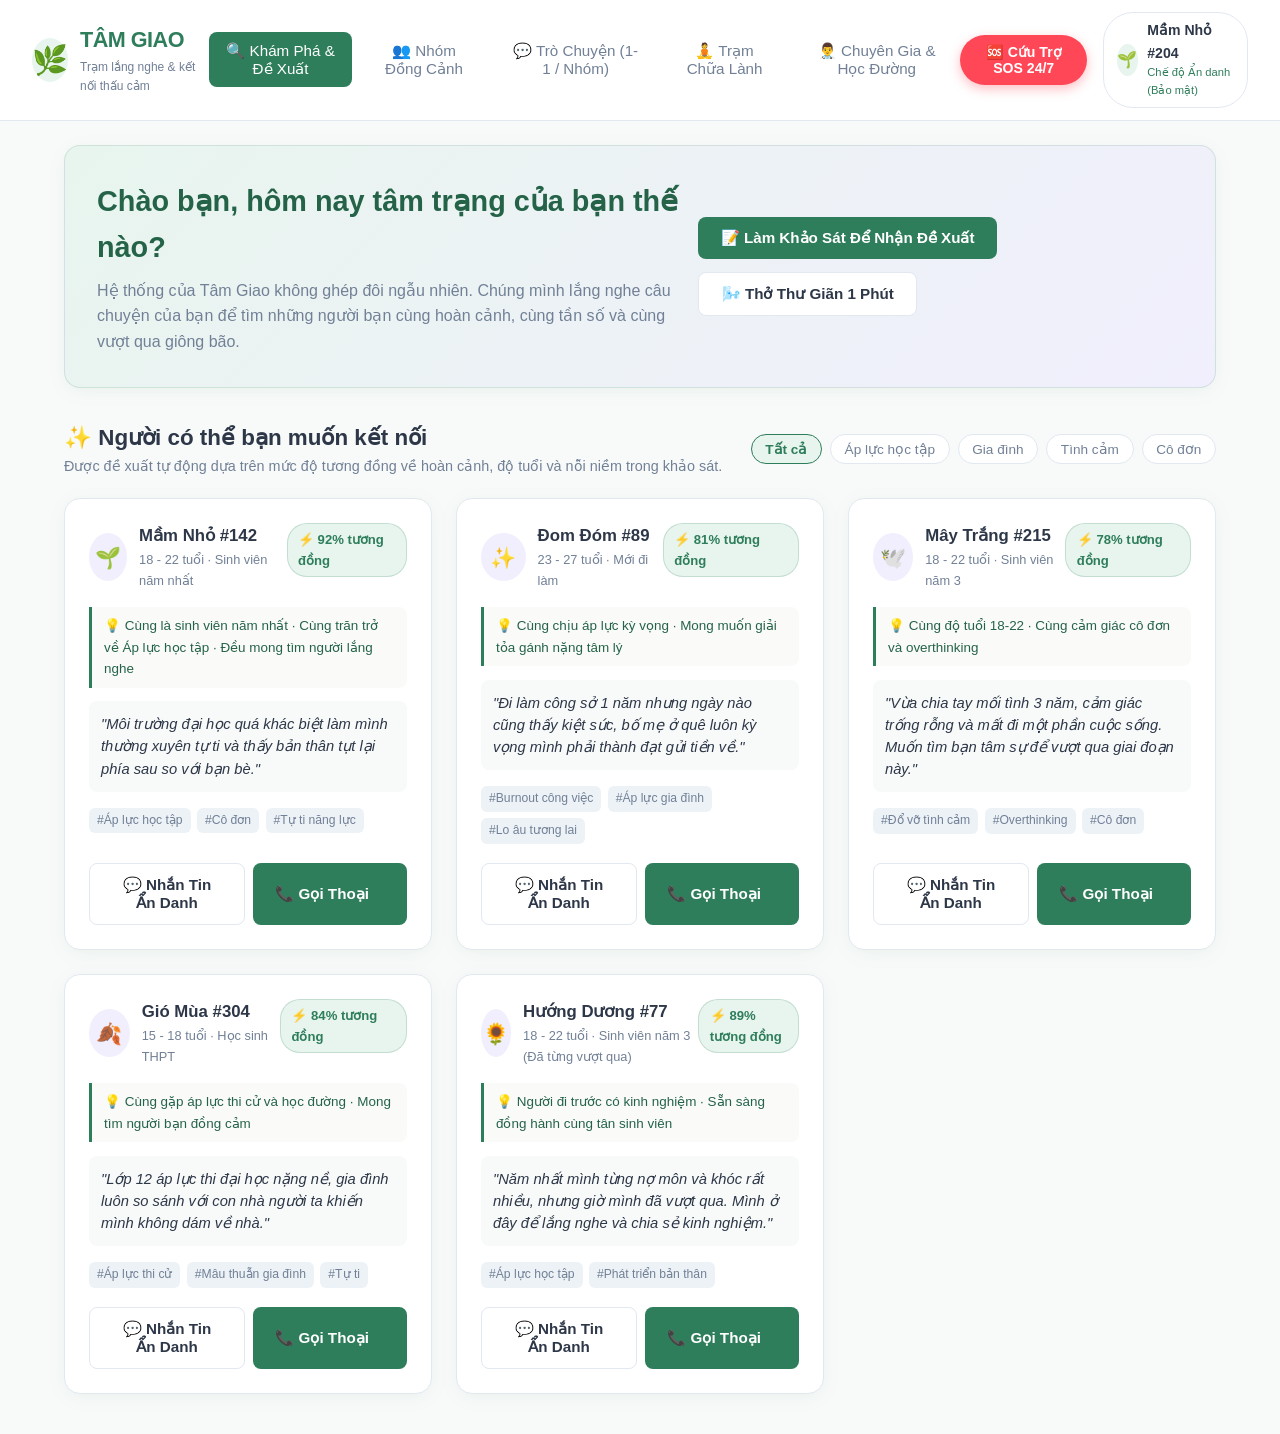
==== index.html @ 2e47818a "Add files via upload bản đầu tiên" ====
<!DOCTYPE html>
<html lang="vi">
<head>
  <meta charset="UTF-8">
  <meta name="viewport" content="width=device-width, initial-scale=1.0">
  <title>TÂM GIAO (SoulEcho) - Nền Tảng Kết Nối Thấu Cảm & Sức Khỏe Tinh Thần</title>
  <link rel="stylesheet" href="style.css">
  <!-- Lucide Icons or SVG icons support -->
  <link rel="preconnect" href="https://fonts.googleapis.com">
  <link rel="preconnect" href="https://fonts.gstatic.com" crossorigin>
  <link href="https://fonts.googleapis.com/css2?family=Plus+Jakarta+Sans:wght@400;500;600;700&display=swap" rel="stylesheet">
</head>
<body>

  <!-- ================= TOP NAVIGATION ================= -->
  <header class="navbar">
    <div class="brand" onclick="switchView('discover')">
      <div class="brand-icon">🌿</div>
      <div>
        <div class="brand-name">TÂM GIAO</div>
        <div class="brand-tagline">Trạm lắng nghe & kết nối thấu cảm</div>
      </div>
    </div>

    <ul class="nav-tabs">
      <li><button class="nav-tab-btn active" id="tab-discover" onclick="switchView('discover')">🔍 Khám Phá & Đề Xuất</button></li>
      <li><button class="nav-tab-btn" id="tab-groups" onclick="switchView('groups')">👥 Nhóm Đồng Cảnh</button></li>
      <li><button class="nav-tab-btn" id="tab-chat" onclick="switchView('chat')">💬 Trò Chuyện (1-1 / Nhóm)</button></li>
      <li><button class="nav-tab-btn" id="tab-wellness" onclick="switchView('wellness')">🧘 Trạm Chữa Lành</button></li>
      <li><button class="nav-tab-btn" id="tab-experts" onclick="switchView('experts')">👨‍⚕️ Chuyên Gia & Học Đường</button></li>
    </ul>

    <div class="nav-actions">
      <!-- Nút SOS Khẩn cấp -->
      <button class="sos-btn" onclick="openSOSModal()">
        🆘 Cứu Trợ SOS 24/7
      </button>

      <!-- Hồ sơ cá nhân / Chế độ Ẩn danh -->
      <div class="user-profile-badge" onclick="toggleAnonymousMode()" title="Bấm để bật/tắt chế độ Ẩn danh">
        <div class="user-avatar-mini" id="navUserAvatar">🌱</div>
        <div>
          <div class="user-name-text" id="navUserName">Mầm Nhỏ #204</div>
          <div style="font-size: 0.7rem; color: #2e7d5b;" id="navUserMode">Chế độ Ẩn danh (Bảo mật)</div>
        </div>
      </div>
    </div>
  </header>

  <!-- ================= MAIN CONTAINER ================= -->
  <main class="main-content">

    <!-- HERO BANNER & SURVIVAL CHECK-IN -->
    <section class="hero-card" id="heroBanner">
      <div class="hero-info">
        <h1 id="heroTitle">Chào bạn, hôm nay tâm trạng của bạn thế nào?</h1>
        <p id="heroSubtitle">Hệ thống của Tâm Giao không ghép đôi ngẫu nhiên. Chúng mình lắng nghe câu chuyện của bạn để tìm những người bạn cùng hoàn cảnh, cùng tần số và cùng vượt qua giông bão.</p>
      </div>
      <div class="hero-buttons">
        <button class="btn-primary" onclick="openSurveyModal()">
          📝 Làm Khảo Sát Để Nhận Đề Xuất
        </button>
        <button class="btn-secondary" onclick="startQuickBreathing()">
          🌬️ Thở Thư Giãn 1 Phút
        </button>
      </div>
    </section>

    <!-- ================= VIEW 1: KHÁM PHÁ & GỢI Ý 1-1 ================= -->
    <section id="view-discover">
      <div class="section-header">
        <div>
          <h2 class="section-title">✨ Người có thể bạn muốn kết nối</h2>
          <p style="color: var(--text-muted); font-size: 0.9rem;">Được đề xuất tự động dựa trên mức độ tương đồng về hoàn cảnh, độ tuổi và nỗi niềm trong khảo sát.</p>
        </div>
        <div class="filter-pills">
          <button class="pill-btn active" onclick="filterDiscover('all', this)">Tất cả</button>
          <button class="pill-btn" onclick="filterDiscover('Áp lực học tập', this)">Áp lực học tập</button>
          <button class="pill-btn" onclick="filterDiscover('Gia đình', this)">Gia đình</button>
          <button class="pill-btn" onclick="filterDiscover('Tình cảm', this)">Tình cảm</button>
          <button class="pill-btn" onclick="filterDiscover('Cô đơn', this)">Cô đơn</button>
        </div>
      </div>

      <div class="cards-grid" id="userRecommendationsGrid">
        <!-- Dynamic Cards Injected via JS -->
      </div>
    </section>

    <!-- ================= VIEW 2: NHÓM GỢI Ý (MICRO 2-5 NGƯỜI & CỘNG ĐỒNG) ================= -->
    <section id="view-groups" style="display: none;">
      <div class="section-header">
        <div>
          <h2 class="section-title">👥 Nhóm cộng đồng & Vòng tròn nhỏ 2–5 người</h2>
          <p style="color: var(--text-muted); font-size: 0.9rem;">Không gian nhóm ấm cúng, có quy tắc ứng xử và điều phối viên hỗ trợ bảo vệ an toàn tinh thần.</p>
        </div>
        <div class="filter-pills">
          <button class="pill-btn active" onclick="filterGroups('all', this)">Tất cả nhóm</button>
          <button class="pill-btn" onclick="filterGroups('micro', this)">Nhóm nhỏ 2–5 người</button>
          <button class="pill-btn" onclick="filterGroups('community', this)">Cộng đồng mở</button>
        </div>
      </div>

      <div class="cards-grid" id="groupRecommendationsGrid">
        <!-- Dynamic Group Cards Injected via JS -->
      </div>
    </section>

    <!-- ================= VIEW 3: PHÒNG CHAT & VOICE CALL AN TOÀN ================= -->
    <section id="view-chat" style="display: none;">
      <div class="chat-container">
        <!-- Sidebar Danh sách cuộc trò chuyện -->
        <aside class="chat-sidebar">
          <div class="sidebar-header">
            <span>Hộp Thoại An Toàn</span>
          </div>
          <ul class="chat-room-list" id="chatRoomList">
            <!-- Dynamic Room List -->
          </ul>
        </aside>

        <!-- Khung Chat Chính -->
        <div class="chat-main">
          <!-- Chat Header -->
          <div class="chat-header">
            <div style="display: flex; align-items: center; gap: 0.75rem;">
              <div class="user-avatar-mini" id="currentChatAvatar">🌱</div>
              <div>
                <strong id="currentChatName">Minh Anh (Mầm Nhỏ #142)</strong>
                <div style="font-size: 0.75rem; color: #2e7d5b;" id="currentChatSub">Tương đồng 92% · Đang trực tuyến</div>
              </div>
            </div>
            <div style="display: flex; gap: 0.5rem;">
              <button class="btn-secondary" style="padding: 0.4rem 0.8rem; font-size: 0.85rem;" onclick="openVoiceCallModal()">
                📞 Gọi Thoại Ẩn Danh
              </button>
              <button class="btn-secondary" style="padding: 0.4rem 0.8rem; font-size: 0.85rem; color: #d63031;" onclick="reportUser()">
                ⚠️ Báo Cáo
              </button>
            </div>
          </div>

          <!-- Banner Cam Kết Quy Tắc Ứng Xử -->
          <div class="conduct-banner">
            <span>🛡️ <strong>Quy tắc ứng xử:</strong> Lắng nghe chân thành, không phán xét, không quấy rối và không ép buộc thông tin cá nhân.</span>
            <a href="#" style="color: inherit; text-decoration: underline;" onclick="openConductModal(event)">Xem quy ước</a>
          </div>

          <!-- Tin nhắn cuộc trò chuyện -->
          <div class="chat-messages" id="chatMessagesContainer">
            <!-- Message Bubbles -->
          </div>

          <!-- Thanh Gợi Ý Mở Lời (Icebreakers) -->
          <div class="icebreaker-bar">
            <span style="font-size: 0.8rem; color: var(--text-muted);">Gợi ý mở lời:</span>
            <span class="icebreaker-chip" onclick="sendIcebreaker('Chào bạn, hôm nay của bạn có điều gì làm bạn cảm thấy mệt mỏi nhất không?')">"Hôm nay của bạn thế nào?"</span>
            <span class="icebreaker-chip" onclick="sendIcebreaker('Nếu có một điều ước ngay lúc này để lòng nhẹ hơn, bạn sẽ ước điều gì?')">"Điều ước lúc này..."</span>
            <span class="icebreaker-chip" onclick="sendIcebreaker('Mình cũng đang gặp áp lực tương tự, bạn có muốn cùng chia sẻ không?')">"Mình cũng đang gặp áp lực này..."</span>
          </div>

          <!-- Phản hồi Cử Chỉ Thấu Cảm & Nhập Tin Nhắn -->
          <div class="chat-input-bar">
            <button class="btn-secondary" style="padding: 0.55rem 0.75rem; font-size: 1.1rem;" onclick="sendReaction('🤗 Cái ôm ấm áp')" title="Gửi cái ôm thấu cảm">🤗</button>
            <button class="btn-secondary" style="padding: 0.55rem 0.75rem; font-size: 1.1rem;" onclick="sendReaction('❤️ Trái tim sẻ chia')" title="Thả tim ấm áp">❤️</button>
            <button class="btn-secondary" style="padding: 0.55rem 0.75rem; font-size: 1.1rem;" onclick="sendReaction('✨ Vỗ vai động viên')" title="Vỗ vai khích lệ">✨</button>
            <input type="text" id="chatInput" placeholder="Nhập tâm sự của bạn (luôn giữ tinh thần thấu cảm)..." onkeypress="handleChatEnter(event)">
            <button class="btn-primary" onclick="sendMessage()">Gửi</button>
          </div>
        </div>
      </div>
    </section>

    <!-- ================= VIEW 4: TRẠM CHỮA LÀNH & SƠ CỨU TINH THẦN ================= -->
    <section id="view-wellness" style="display: none;">
      <div class="section-header">
        <div>
          <h2 class="section-title">🧘 Trạm Tự Chăm Sóc & Sơ Cứu Cảm Xúc</h2>
          <p style="color: var(--text-muted); font-size: 0.9rem;">Các công cụ khoa học giúp điều hòa thần kinh giao cảm, hạ nhịp tim và ngắt cơn hoảng loạn tức thì.</p>
        </div>
      </div>

      <div class="wellness-grid">
        <!-- Bài tập thở 4-7-8 -->
        <div class="wellness-card">
          <h3>🌬️ Kỹ Thuật Thở 4-7-8</h3>
          <p style="font-size: 0.88rem; color: var(--text-muted); margin-bottom: 1rem;">Phương pháp kích hoạt hệ thần kinh phó giao cảm giúp hạ huyết áp và xoa dịu cơn căng thẳng trong 60 giây.</p>
          
          <div class="breathing-box">
            <div class="breathing-circle" id="breathingCircle">
              <span id="breathingCount">Bắt đầu</span>
            </div>
            <div class="breathing-status" id="breathingStatus">Nhấn nút bên dưới để bắt đầu nhịp thở</div>
          </div>

          <button class="btn-primary" id="btnToggleBreath" onclick="toggleBreathingExercise()" style="margin-top: auto;">
            Bắt Đầu Bài Tập Thở
          </button>
        </div>

        <!-- Kỹ thuật tiếp đất 5-4-3-2-1 -->
        <div class="wellness-card">
          <h3>👣 Tiếp Đất 5-4-3-2-1 (Grounding)</h3>
          <p style="font-size: 0.88rem; color: var(--text-muted); margin-bottom: 1rem;">Kéo tâm trí bạn trở về với thực tại khi đang bị chìm trong cơn lo âu hoặc overthinking.</p>
          
          <div id="groundingStepContent" style="background: #f8faf9; padding: 1rem; border-radius: 8px; margin-bottom: 1rem; min-height: 120px;">
            <div style="font-weight: 600; color: var(--primary); margin-bottom: 0.4rem;" id="groundingTitle">Bước 1: 5 Đồ vật bạn có thể NHÌN THẤY</div>
            <p style="font-size: 0.88rem;" id="groundingDesc">Hãy đưa mắt nhìn xung quanh và gọi tên trong đầu 5 đồ vật bạn thấy ngay lúc này (ví dụ: chiếc cốc, chiếc quạt, bức tranh...).</p>
          </div>

          <div style="display: flex; gap: 0.5rem; margin-top: auto;">
            <button class="btn-secondary" onclick="prevGroundingStep()">Quay lại</button>
            <button class="btn-primary" style="flex: 1;" onclick="nextGroundingStep()">Bước Tiếp Theo</button>
          </div>
        </div>

        <!-- Hộp thư xả cảm xúc tự hủy (Burn Note) -->
        <div class="wellness-card">
          <h3>🔥 Hộp Thư Xả Uất Ức (Burn Note)</h3>
          <p style="font-size: 0.88rem; color: var(--text-muted); margin-bottom: 0.6rem;">Viết ra tất cả những bực bội, buồn đau hay nỗi giận dữ đang đè nặng. Sau đó bấm nút để câu chữ tan biến thành mây khói.</p>
          
          <textarea class="burn-textarea" id="burnInput" placeholder="Viết mọi điều bạn muốn trút bỏ ở đây..."></textarea>
          
          <button class="btn-secondary" style="border-color: #ff7675; color: #d63031; margin-top: auto;" onclick="burnNote()">
            🔥 Hóa Giải & Làm Biến Mất Nỗi Buồn
          </button>
        </div>

        <!-- Sổ tay cảm xúc (Journaling) -->
        <div class="wellness-card" style="grid-column: 1 / -1;">
          <div style="display: flex; justify-content: space-between; align-items: center; margin-bottom: 1rem;">
            <h3>📖 Sổ Tay Cảm Xúc Cá Nhân (Mood Journal)</h3>
            <span style="font-size: 0.8rem; color: #2e7d5b; background: #e8f5ee; padding: 0.2rem 0.6rem; border-radius: 20px;">Lưu trữ bảo mật trên thiết bị</span>
          </div>

          <div style="display: grid; grid-template-columns: 1fr 1fr; gap: 1.5rem;">
            <div>
              <label style="font-weight: 600; font-size: 0.9rem; display: block; margin-bottom: 0.5rem;">Cảm xúc của bạn hôm nay:</label>
              <div style="display: flex; gap: 0.75rem; margin-bottom: 1rem;" id="moodSelector">
                <button class="btn-secondary" onclick="selectMood(1, this)">😭 Rất tệ</button>
                <button class="btn-secondary" onclick="selectMood(2, this)">😔 Lo âu</button>
                <button class="btn-secondary active" onclick="selectMood(3, this)">😐 Bình thường</button>
                <button class="btn-secondary" onclick="selectMood(4, this)">😊 Ổn định</button>
                <button class="btn-secondary" onclick="selectMood(5, this)">🥰 Rất tốt</button>
              </div>

              <input type="text" id="journalTitle" placeholder="Tiêu đề nhật ký (ví dụ: Một ngày thi thử căng thẳng...)" style="width: 100%; padding: 0.65rem; border: 1px solid var(--border-color); border-radius: 8px; margin-bottom: 0.75rem; font-size: 0.9rem;">
              <textarea id="journalContent" placeholder="Viết ra đôi dòng bạn muốn ghi lại cho chính mình..." style="width: 100%; height: 100px; padding: 0.65rem; border: 1px solid var(--border-color); border-radius: 8px; margin-bottom: 0.75rem; font-size: 0.9rem; resize: none;"></textarea>
              <button class="btn-primary" onclick="saveJournalEntry()">Lưu Vào Sổ Tay</button>
            </div>

            <div>
              <label style="font-weight: 600; font-size: 0.9rem; display: block; margin-bottom: 0.5rem;">Dòng thời gian cảm xúc của bạn:</label>
              <div id="journalEntriesList" style="max-height: 250px; overflow-y: auto; display: flex; flex-direction: column; gap: 0.6rem;">
                <!-- Saved entries -->
              </div>
            </div>
          </div>
        </div>
      </div>
    </section>

    <!-- ================= VIEW 5: CHUYÊN GIA & PHÒNG THAM VẤN HỌC ĐƯỜNG ================= -->
    <section id="view-experts" style="display: none;">
      <div class="section-header">
        <div>
          <h2 class="section-title">👨‍⚕️ Mạng Lưới Chuyên Gia & Tham Vấn Học Đường</h2>
          <p style="color: var(--text-muted); font-size: 0.9rem;">Khi bạn cần sự trợ giúp chuyên môn sâu rộng hơn từ các nhà tâm lý lâm sàng và cố vấn được cấp phép.</p>
        </div>
        <div>
          <button class="btn-secondary" onclick="openPartnerRegisterModal()">
            🏫 Dành Cho Trường Học / Đối Tác Đăng Ký
          </button>
        </div>
      </div>

      <div class="cards-grid" id="expertsGrid">
        <!-- Dynamic Experts Injected via JS -->
      </div>
    </section>

  </main>

  <!-- ================= MODAL: KHẢO SÁT CHUYÊN SÂU ĐA BƯỚC ================= -->
  <div class="modal-overlay" id="surveyModal">
    <div class="modal-card">
      <button class="modal-close-btn" onclick="closeSurveyModal()">✕</button>

      <div class="step-indicator">
        <div class="step-bar active" id="sbar-1"></div>
        <div class="step-bar" id="sbar-2"></div>
        <div class="step-bar" id="sbar-3"></div>
        <div class="step-bar" id="sbar-4"></div>
      </div>

      <!-- BƯỚC 1: ĐỘ TUỔI & GIAI ĐOẠN CUỘC SỐNG -->
      <div class="survey-step active" id="sstep-1">
        <h2 style="margin-bottom: 0.5rem; color: var(--primary);">Bước 1/4: Bạn đang ở giai đoạn nào?</h2>
        <p style="color: var(--text-muted); font-size: 0.9rem;">Thông tin này giúp thuật toán ghép nối bạn với những người cùng góc nhìn thế hệ.</p>

        <div style="margin: 1.25rem 0;">
          <label style="font-weight: 600; font-size: 0.9rem;">Độ tuổi của bạn:</label>
          <div class="option-group" id="optAge">
            <div class="option-btn" onclick="selectSingleOpt(this, 'age')">15 - 18 tuổi</div>
            <div class="option-btn selected" onclick="selectSingleOpt(this, 'age')">18 - 22 tuổi</div>
            <div class="option-btn" onclick="selectSingleOpt(this, 'age')">23 - 27 tuổi</div>
            <div class="option-btn" onclick="selectSingleOpt(this, 'age')">Trên 28 tuổi</div>
          </div>

          <label style="font-weight: 600; font-size: 0.9rem;">Hoàn cảnh hiện tại:</label>
          <div class="option-group" id="optStage">
            <div class="option-btn" onclick="selectSingleOpt(this, 'stage')">Học sinh THPT</div>
            <div class="option-btn selected" onclick="selectSingleOpt(this, 'stage')">Sinh viên năm nhất / xa nhà</div>
            <div class="option-btn" onclick="selectSingleOpt(this, 'stage')">Sinh viên năm cuối</div>
            <div class="option-btn" onclick="selectSingleOpt(this, 'stage')">Người mới đi làm (1-3 năm)</div>
            <div class="option-btn" onclick="selectSingleOpt(this, 'stage')">Đang chông chênh / Chuyển hướng</div>
          </div>
        </div>

        <button class="btn-primary" style="width: 100%;" onclick="nextSurveyStep(2)">Tiếp Tục ➜</button>
      </div>

      <!-- BƯỚC 2: NỖI NIỀM & VẤN ĐỀ ĐANG GẶP PHẢI -->
      <div class="survey-step" id="sstep-2">
        <h2 style="margin-bottom: 0.5rem; color: var(--primary);">Bước 2/4: Bạn đang trăn trở về điều gì?</h2>
        <p style="color: var(--text-muted); font-size: 0.9rem;">Bạn có thể chọn một hoặc nhiều vấn đề bên dưới:</p>

        <div class="option-group" id="optIssues" style="grid-template-columns: 1fr 1fr;">
          <div class="option-btn selected" onclick="toggleMultiOpt(this)">🎓 Áp lực học tập / Thi cử</div>
          <div class="option-btn" onclick="toggleMultiOpt(this)">🏡 Mâu thuẫn gia đình / Cha mẹ</div>
          <div class="option-btn" onclick="toggleMultiOpt(this)">💔 Đổ vỡ tình cảm / Chia tay</div>
          <div class="option-btn" onclick="toggleMultiOpt(this)">🪞 Tự ti ngoại hình / Năng lực</div>
          <div class="option-btn selected" onclick="toggleMultiOpt(this)">🌧️ Cô đơn / Khó hòa nhập</div>
          <div class="option-btn" onclick="toggleMultiOpt(this)">💼 Burnout công việc / Quá tải</div>
          <div class="option-btn" onclick="toggleMultiOpt(this)">🌀 Overthinking / Mất ngủ</div>
          <div class="option-btn" onclick="toggleMultiOpt(this)">🧭 Mất phương hướng tương lai</div>
        </div>

        <div style="display: flex; gap: 0.5rem;">
          <button class="btn-secondary" onclick="prevSurveyStep(1)">Quay lại</button>
          <button class="btn-primary" style="flex: 1;" onclick="nextSurveyStep(3)">Tiếp Tục ➜</button>
        </div>
      </div>

      <!-- BƯỚC 3: CÂU CHUYỆN & MỤC TIÊU KẾT NỐI -->
      <div class="survey-step" id="sstep-3">
        <h2 style="margin-bottom: 0.5rem; color: var(--primary);">Bước 3/4: Bạn tìm kiếm điều gì tại đây?</h2>
        <p style="color: var(--text-muted); font-size: 0.9rem;">Để hệ thống ghép bạn với người có cùng kỳ vọng trò chuyện.</p>

        <label style="font-weight: 600; font-size: 0.9rem; margin-top: 1rem; display: block;">Mục tiêu chính của bạn:</label>
        <div class="option-group" id="optGoals" style="grid-template-columns: 1fr 1fr;">
          <div class="option-btn selected" onclick="toggleMultiOpt(this)">👂 Tìm một người biết lắng nghe</div>
          <div class="option-btn" onclick="toggleMultiOpt(this)">📚 Tìm bạn cùng học / Cùng tiến</div>
          <div class="option-btn" onclick="toggleMultiOpt(this)">💡 Tìm người đi trước có kinh nghiệm</div>
          <div class="option-btn" onclick="toggleMultiOpt(this)">🌱 Chia sẻ kinh nghiệm vượt qua</div>
        </div>

        <label style="font-weight: 600; font-size: 0.9rem; display: block; margin-top: 0.5rem;">Đôi dòng tâm sự ngắn của bạn (tùy chọn):</label>
        <textarea id="surveyStoryInput" placeholder="Ví dụ: Mình là sinh viên năm nhất đang cảm thấy rất bỡ ngỡ và áp lực trước kỳ thi sắp tới..." style="width: 100%; height: 75px; padding: 0.6rem; border: 1px solid var(--border-color); border-radius: 8px; margin: 0.5rem 0 1rem; font-size: 0.9rem;"></textarea>

        <div style="display: flex; gap: 0.5rem;">
          <button class="btn-secondary" onclick="prevSurveyStep(2)">Quay lại</button>
          <button class="btn-primary" style="flex: 1;" onclick="nextSurveyStep(4)">Tiếp Tục ➜</button>
        </div>
      </div>

      <!-- BƯỚC 4: HÌNH THỨC GHÉP ĐÔI & BÍ DANH ẨN DANH -->
      <div class="survey-step" id="sstep-4">
        <h2 style="margin-bottom: 0.5rem; color: var(--primary);">Bước 4/4: Thiết lập chế độ an toàn</h2>
        <p style="color: var(--text-muted); font-size: 0.9rem;">Bảo mật danh tính là quyền lợi hàng đầu của bạn.</p>

        <label style="font-weight: 600; font-size: 0.9rem; margin-top: 1rem; display: block;">Hình thức kết nối bạn mong muốn:</label>
        <div class="option-group" id="optFormat">
          <div class="option-btn selected" onclick="selectSingleOpt(this, 'format')">Ghép đôi 1-1 riêng tư</div>
          <div class="option-btn" onclick="selectSingleOpt(this, 'format')">Nhóm nhỏ 2–5 người</div>
          <div class="option-btn" onclick="selectSingleOpt(this, 'format')">Cả hai hình thức</div>
        </div>

        <div style="background: #f8faf9; border: 1px solid var(--border-color); border-radius: 8px; padding: 1rem; margin-bottom: 1.5rem;">
          <div style="display: flex; align-items: center; justify-content: space-between; margin-bottom: 0.5rem;">
            <label style="font-weight: 600; font-size: 0.9rem;">Bí danh ẩn danh của bạn:</label>
            <button class="btn-secondary" style="padding: 0.2rem 0.5rem; font-size: 0.78rem;" onclick="generateNewAlias()">Đổi bí danh khác 🎲</button>
          </div>
          <input type="text" id="aliasInput" value="Mầm Nhỏ #204" style="width: 100%; padding: 0.55rem; border: 1px solid var(--border-color); border-radius: 6px; font-weight: 600; color: var(--primary);">
          <small style="color: var(--text-muted); display: block; margin-top: 0.3rem;">Người khác sẽ chỉ nhìn thấy bí danh này, thông tin thật của bạn luôn được giữ kín.</small>
        </div>

        <div style="display: flex; gap: 0.5rem;">
          <button class="btn-secondary" onclick="prevSurveyStep(3)">Quay lại</button>
          <button class="btn-primary" style="flex: 1;" onclick="completeSurvey()">Hoàn Thành & Khởi Chạy Thuật Toán 🚀</button>
        </div>
      </div>
    </div>
  </div>

  <!-- ================= MODAL: CỨU TRỢ KHẨN CẤP SOS 24/7 ================= -->
  <div class="modal-overlay" id="sosModal">
    <div class="modal-card" style="border-top: 5px solid #ff4757;">
      <button class="modal-close-btn" onclick="closeSOSModal()">✕</button>
      
      <div style="text-align: center; margin-bottom: 1.5rem;">
        <div style="font-size: 2.5rem; margin-bottom: 0.25rem;">🆘</div>
        <h2 style="color: #d63031;">Kênh Cứu Trợ Tinh Thần Khẩn Cấp 24/7</h2>
        <p style="color: var(--text-muted); font-size: 0.92rem;">Nếu bạn hoặc ai đó đang trải qua cơn hoảng loạn, khủng hoảng tột độ hoặc có ý định tự hại, hãy liên hệ ngay những đường dây trợ giúp miễn phí bên dưới. Bạn không hề đơn độc.</p>
      </div>

      <div class="hotline-item">
        <div>
          <div style="font-weight: 700;">Đường Dây Nóng Ngày Mai</div>
          <div style="font-size: 0.82rem; color: var(--text-muted);">Hỗ trợ người trầm cảm & khủng hoảng tinh thần (TS. Đặng Hoàng Giang)</div>
          <div class="hotline-number">096 306 1414</div>
        </div>
        <a href="tel:0963061414" class="btn-call-direct">📞 Gọi Ngay</a>
      </div>

      <div class="hotline-item">
        <div>
          <div style="font-weight: 700;">Tổng Đài Quốc Gia Bảo Vệ Trẻ Em & Thanh Thiếu Niên</div>
          <div style="font-size: 0.82rem; color: var(--text-muted);">Tư vấn tâm lý, bảo vệ khẩn cấp 24/7 (Hoàn toàn miễn phí)</div>
          <div class="hotline-number">111</div>
        </div>
        <a href="tel:111" class="btn-call-direct">📞 Gọi 111</a>
      </div>

      <div class="hotline-item">
        <div>
          <div style="font-weight: 700;">Viện Sức Khỏe Tâm Thần - BV Bạch Mai</div>
          <div style="font-size: 0.82rem; color: var(--text-muted);">Can thiệp y tế chuyên sâu, mất ngủ nặng & cấp cứu tâm thần</div>
          <div class="hotline-number">024 3869 3731</div>
        </div>
        <a href="tel:02438693731" class="btn-call-direct">📞 Gọi Ngay</a>
      </div>

      <div style="background: #fff5f5; border: 1px solid #feb2b2; border-radius: 8px; padding: 1rem; margin-top: 1rem;">
        <strong style="color: #c53030; display: block; margin-bottom: 0.3rem;">3 Bước Sơ Cứu Tinh Thần Ngay Lúc Này:</strong>
        <ol style="font-size: 0.85rem; color: #742a2a; padding-left: 1.2rem; line-height: 1.5;">
          <li>Uống ngay một ngụm nước mát và hít sâu 3 nhịp thật chậm.</li>
          <li>Tìm một không gian an toàn, ngồi xuống và đặt hai chân vững chãi lên mặt sàn.</li>
          <li>Gọi cho một người thân bạn tin tưởng hoặc một số hotline bên trên. Hãy nhớ rằng cơn bão cảm xúc này rồi sẽ qua đi.</li>
        </ol>
      </div>
    </div>
  </div>

  <!-- ================= MODAL: CUỘC GỌI THOẠI ẨN DANH (VOICE CALL) ================= -->
  <div class="modal-overlay" id="voiceCallModal">
    <div class="modal-card" style="max-width: 420px; text-align: center;">
      <button class="modal-close-btn" onclick="closeVoiceCallModal()">✕</button>

      <div class="voice-call-overlay">
        <div class="user-avatar-large" style="margin: 0 auto 1rem; width: 72px; height: 72px; font-size: 2rem;">🌱</div>
        <h3 id="voicePartnerName">Minh Anh (Mầm Nhỏ #142)</h3>
        <p style="font-size: 0.85rem; color: #2e7d5b; margin-top: 0.2rem;">Cuộc gọi thoại ẩn danh mã hóa · 0% lộ số điện thoại</p>
        
        <div class="voice-wave">
          <div class="wave-bar"></div>
          <div class="wave-bar"></div>
          <div class="wave-bar"></div>
          <div class="wave-bar"></div>
          <div class="wave-bar"></div>
        </div>

        <div style="font-size: 1.2rem; font-weight: 600; margin-bottom: 1.5rem;" id="voiceCallTimer">00:42</div>

        <div style="display: flex; justify-content: center; gap: 1.5rem;">
          <button class="btn-secondary" style="border-radius: 50%; width: 50px; height: 50px; padding: 0;" onclick="toggleMuteCall(this)" title="Bật/Tắt Micro">🎙️</button>
          <button class="btn-primary" style="background: #ff4757; border-radius: 50%; width: 50px; height: 50px; padding: 0;" onclick="endVoiceCall()" title="Kết thúc cuộc gọi">📞</button>
        </div>
      </div>
    </div>
  </div>

  <!-- ================= MODAL: ĐẶT LỊCH THAM VẤN CHUYÊN GIA ================= -->
  <div class="modal-overlay" id="bookExpertModal">
    <div class="modal-card">
      <button class="modal-close-btn" onclick="closeBookExpertModal()">✕</button>
      <h2 style="color: var(--primary); margin-bottom: 0.5rem;">Đặt Lịch Tham Vấn Chuyên Sâu</h2>
      <p style="color: var(--text-muted); font-size: 0.9rem; margin-bottom: 1.25rem;" id="bookingExpertDesc">Cùng chuyên gia đồng hành tháo gỡ rào cản tâm lý.</p>

      <div style="margin-bottom: 1rem;">
        <label style="font-weight: 600; font-size: 0.9rem; display: block; margin-bottom: 0.4rem;">Khung giờ mong muốn:</label>
        <select id="bookingTimeSelect" style="width: 100%; padding: 0.65rem; border: 1px solid var(--border-color); border-radius: 8px; font-size: 0.9rem;">
          <option>Thứ 4 tuần này: 19:00 - 20:00</option>
          <option>Thứ 6 tuần này: 20:00 - 21:00</option>
          <option>Thứ 7 tuần này: 09:30 - 10:30</option>
          <option>Chủ Nhật: 14:00 - 15:00</option>
        </select>
      </div>

      <div style="margin-bottom: 1.25rem;">
        <label style="font-weight: 600; font-size: 0.9rem; display: block; margin-bottom: 0.4rem;">Vấn đề bạn muốn chuyên gia chuẩn bị trước:</label>
        <textarea id="bookingNote" placeholder="Mô tả ngắn tình trạng hoặc băn khoăn của bạn..." style="width: 100%; height: 90px; padding: 0.65rem; border: 1px solid var(--border-color); border-radius: 8px; font-size: 0.9rem;"></textarea>
      </div>

      <button class="btn-primary" style="width: 100%;" onclick="confirmExpertBooking()">Xác Nhận Đặt Lịch Hẹn</button>
    </div>
  </div>

  <!-- ================= MODAL: QUY TẮC ỨNG XỬ (CODE OF CONDUCT) ================= -->
  <div class="modal-overlay" id="conductModal">
    <div class="modal-card">
      <button class="modal-close-btn" onclick="closeConductModal()">✕</button>
      <h2 style="color: var(--primary); margin-bottom: 0.5rem;">🛡️ Bộ Quy Tắc Ứng Xử An Toàn (Tâm Giao Code)</h2>
      <p style="color: var(--text-muted); font-size: 0.9rem; margin-bottom: 1.25rem;">Để bảo vệ mọi thành viên khỏi tổn thương và quấy rối, mọi tương tác trên nền tảng phải tuân thủ 4 nguyên tắc vàng:</p>

      <ul style="font-size: 0.9rem; line-height: 1.7; padding-left: 1.2rem; margin-bottom: 1.5rem; color: var(--text-main);">
        <li><strong>1. Tôn trọng ranh giới:</strong> Không hỏi dò danh tính thật, trường học, chỗ ở, tài khoản mạng xã hội hay số điện thoại nếu người đối diện chưa tự nguyện chia sẻ.</li>
        <li><strong>2. Lắng nghe không phán xét:</strong> Mỗi người đều có nỗi đau riêng. Tuyệt đối không hạ thấp trải nghiệm của người khác bằng các câu như <em>"chuyện cỏn con thế cũng buồn"</em>, <em>"ngoài kia còn nhiều người khổ hơn"</em>.</li>
        <li><strong>3. Không công kích & toxic:</strong> Hành vi quấy rối, ngôn từ thù ghét, quấy rối tình dục hoặc bắt nạt sẽ dẫn đến việc tài khoản bị khóa vĩnh viễn ngay lập tức.</li>
        <li><strong>4. Báo cáo khi có nguy cơ:</strong> Nếu phát hiện bạn cùng phòng có dấu hiệu muốn tự hại, hãy bấm nút "Báo cáo" để điều phối viên và hotline can thiệp cứu trợ kịp thời.</li>
      </ul>

      <button class="btn-primary" style="width: 100%;" onclick="closeConductModal()">Tôi Cam Kết Tuân Thủ</button>
    </div>
  </div>

  <!-- ================= MODAL: ĐĂNG KÝ ĐỐI TÁC HỌC ĐƯỜNG ================= -->
  <div class="modal-overlay" id="partnerModal">
    <div class="modal-card">
      <button class="modal-close-btn" onclick="closePartnerModal()">✕</button>
      <h2 style="color: var(--primary); margin-bottom: 0.5rem;">Hợp Tác Phòng Tham Vấn Học Đường</h2>
      <p style="color: var(--text-muted); font-size: 0.9rem; margin-bottom: 1rem;">Dành cho các Trường THPT, Đại học, Khoa Tâm lý và các Tổ chức phi lợi nhuận vì sức khỏe tinh thần muốn tích hợp mạng lưới hỗ trợ học sinh sinh viên.</p>

      <input type="text" id="partnerOrgName" placeholder="Tên đơn vị / Trường học..." style="width: 100%; padding: 0.65rem; border: 1px solid var(--border-color); border-radius: 8px; margin-bottom: 0.75rem; font-size: 0.9rem;">
      <input type="text" id="partnerContactPerson" placeholder="Người đại diện liên hệ & Chức vụ..." style="width: 100%; padding: 0.65rem; border: 1px solid var(--border-color); border-radius: 8px; margin-bottom: 0.75rem; font-size: 0.9rem;">
      <input type="email" id="partnerEmail" placeholder="Email công tác..." style="width: 100%; padding: 0.65rem; border: 1px solid var(--border-color); border-radius: 8px; margin-bottom: 0.75rem; font-size: 0.9rem;">
      <textarea id="partnerProposal" placeholder="Nội dung đề xuất hợp tác (VD: Hỗ trợ tham vấn miễn phí cho sinh viên trường, tổ chức workshop...)" style="width: 100%; height: 90px; padding: 0.65rem; border: 1px solid var(--border-color); border-radius: 8px; margin-bottom: 1rem; font-size: 0.9rem;"></textarea>

      <button class="btn-primary" style="width: 100%;" onclick="submitPartnerRequest()">Gửi Hồ Sơ Đăng Ký Đối Tác</button>
    </div>
  </div>

  <!-- JAVASCRIPT LOGIC -->
  <script src="script.js"></script>
</body>
</html>
---- style.css ----
/* ================================================================
   TÂM GIAO (SoulEcho) - Healing & Empathy Design System
   ================================================================ */

:root {
  --primary: #2e7d5b;
  --primary-light: #e8f5ee;
  --primary-hover: #246348;
  --secondary: #6c5ce7;
  --secondary-light: #f1effd;
  --accent-warm: #e17055;
  --accent-sos: #d63031;
  --bg-main: #f8faf9;
  --bg-card: #ffffff;
  --text-main: #2d3748;
  --text-muted: #718096;
  --text-light: #a0aec0;
  --border-color: #e2e8f0;
  --shadow-soft: 0 4px 20px -2px rgba(46, 125, 91, 0.08);
  --shadow-hover: 0 10px 25px -3px rgba(46, 125, 91, 0.15);
  --radius-lg: 16px;
  --radius-md: 12px;
  --radius-sm: 8px;
  --font-main: 'Segoe UI', -apple-system, BlinkMacSystemFont, Roboto, sans-serif;
}

* {
  box-sizing: border-box;
  margin: 0;
  padding: 0;
  font-family: var(--font-main);
}

body {
  background-color: var(--bg-main);
  color: var(--text-main);
  line-height: 1.6;
  min-height: 100vh;
}

/* ================= Top Navigation Bar ================= */
.navbar {
  position: sticky;
  top: 0;
  z-index: 100;
  background: rgba(255, 255, 255, 0.92);
  backdrop-filter: blur(10px);
  border-bottom: 1px solid var(--border-color);
  padding: 0.75rem 2rem;
  display: flex;
  align-items: center;
  justify-content: space-between;
}

.brand {
  display: flex;
  align-items: center;
  gap: 0.75rem;
  cursor: pointer;
}

.brand-icon {
  font-size: 1.8rem;
  background: var(--primary-light);
  width: 44px;
  height: 44px;
  display: flex;
  align-items: center;
  justify-content: center;
  border-radius: 50%;
}

.brand-name {
  font-size: 1.35rem;
  font-weight: 700;
  color: var(--primary);
  letter-spacing: -0.5px;
}

.brand-tagline {
  font-size: 0.75rem;
  color: var(--text-muted);
}

.nav-tabs {
  display: flex;
  gap: 0.5rem;
  list-style: none;
}

.nav-tab-btn {
  background: transparent;
  border: none;
  padding: 0.6rem 1rem;
  border-radius: var(--radius-sm);
  font-size: 0.95rem;
  font-weight: 500;
  color: var(--text-muted);
  cursor: pointer;
  display: flex;
  align-items: center;
  gap: 0.4rem;
  transition: all 0.2s ease;
}

.nav-tab-btn:hover {
  background: var(--primary-light);
  color: var(--primary);
}

.nav-tab-btn.active {
  background: var(--primary);
  color: #fff;
}

.nav-actions {
  display: flex;
  align-items: center;
  gap: 1rem;
}

.user-profile-badge {
  display: flex;
  align-items: center;
  gap: 0.6rem;
  background: #fff;
  padding: 0.4rem 0.8rem;
  border-radius: 30px;
  border: 1px solid var(--border-color);
  cursor: pointer;
  transition: border 0.2s ease;
}

.user-profile-badge:hover {
  border-color: var(--primary);
}

.user-avatar-mini {
  width: 32px;
  height: 32px;
  border-radius: 50%;
  background: var(--primary-light);
  display: flex;
  align-items: center;
  justify-content: center;
}

.user-name-text {
  font-size: 0.88rem;
  font-weight: 600;
}

.sos-btn {
  background: #ff4757;
  color: #fff;
  border: none;
  padding: 0.55rem 1.1rem;
  border-radius: 30px;
  font-size: 0.88rem;
  font-weight: 700;
  cursor: pointer;
  display: flex;
  align-items: center;
  gap: 0.4rem;
  box-shadow: 0 4px 12px rgba(255, 71, 87, 0.35);
  animation: pulse-sos 2s infinite;
  transition: transform 0.2s ease;
}

.sos-btn:hover {
  transform: scale(1.05);
}

@keyframes pulse-sos {
  0% { box-shadow: 0 0 0 0 rgba(255, 71, 87, 0.4); }
  70% { box-shadow: 0 0 0 10px rgba(255, 71, 87, 0); }
  100% { box-shadow: 0 0 0 0 rgba(255, 71, 87, 0); }
}

/* ================= Main Container ================= */
.main-content {
  max-width: 1200px;
  margin: 1.5rem auto;
  padding: 0 1.5rem;
}

/* ================= Hero & Check-in Card ================= */
.hero-card {
  background: linear-gradient(135deg, #e8f5ee 0%, #f1effd 100%);
  border: 1px solid rgba(46, 125, 91, 0.15);
  border-radius: var(--radius-lg);
  padding: 2rem;
  display: flex;
  align-items: center;
  justify-content: space-between;
  margin-bottom: 2rem;
  box-shadow: var(--shadow-soft);
}

.hero-info h1 {
  font-size: 1.8rem;
  color: var(--primary-hover);
  margin-bottom: 0.5rem;
}

.hero-info p {
  color: var(--text-muted);
  max-width: 600px;
  font-size: 1rem;
}

.hero-buttons {
  display: flex;
  gap: 0.8rem;
  flex-wrap: wrap;
}

.btn-primary {
  background: var(--primary);
  color: #fff;
  border: none;
  padding: 0.75rem 1.4rem;
  border-radius: var(--radius-sm);
  font-size: 0.95rem;
  font-weight: 600;
  cursor: pointer;
  display: inline-flex;
  align-items: center;
  gap: 0.5rem;
  transition: background 0.2s ease, transform 0.1s ease;
}

.btn-primary:hover {
  background: var(--primary-hover);
  transform: translateY(-1px);
}

.btn-secondary {
  background: #fff;
  color: var(--text-main);
  border: 1px solid var(--border-color);
  padding: 0.75rem 1.4rem;
  border-radius: var(--radius-sm);
  font-size: 0.95rem;
  font-weight: 600;
  cursor: pointer;
  display: inline-flex;
  align-items: center;
  gap: 0.5rem;
  transition: all 0.2s ease;
}

.btn-secondary:hover {
  border-color: var(--primary);
  color: var(--primary);
}

/* ================= Sub-navigation & Filters ================= */
.section-header {
  display: flex;
  align-items: center;
  justify-content: space-between;
  margin-bottom: 1.25rem;
}

.section-title {
  font-size: 1.4rem;
  font-weight: 700;
  display: flex;
  align-items: center;
  gap: 0.6rem;
}

.filter-pills {
  display: flex;
  gap: 0.5rem;
  flex-wrap: wrap;
}

.pill-btn {
  background: #fff;
  border: 1px solid var(--border-color);
  padding: 0.35rem 0.85rem;
  border-radius: 20px;
  font-size: 0.85rem;
  cursor: pointer;
  transition: all 0.2s ease;
  color: var(--text-muted);
}

.pill-btn:hover, .pill-btn.active {
  background: var(--primary-light);
  border-color: var(--primary);
  color: var(--primary);
  font-weight: 600;
}

/* ================= Cards Grid (Users & Groups) ================= */
.cards-grid {
  display: grid;
  grid-template-columns: repeat(auto-fill, minmax(350px, 1fr));
  gap: 1.5rem;
  margin-bottom: 2.5rem;
}

.user-card, .group-card {
  background: var(--bg-card);
  border: 1px solid var(--border-color);
  border-radius: var(--radius-lg);
  padding: 1.5rem;
  box-shadow: var(--shadow-soft);
  transition: transform 0.2s ease, box-shadow 0.2s ease;
  display: flex;
  flex-direction: column;
  justify-content: space-between;
}

.user-card:hover, .group-card:hover {
  transform: translateY(-3px);
  box-shadow: var(--shadow-hover);
  border-color: rgba(46, 125, 91, 0.3);
}

.card-top {
  display: flex;
  align-items: flex-start;
  justify-content: space-between;
  margin-bottom: 1rem;
}

.user-header-info {
  display: flex;
  align-items: center;
  gap: 0.75rem;
}

.user-avatar-large {
  width: 48px;
  height: 48px;
  border-radius: 50%;
  background: var(--secondary-light);
  display: flex;
  align-items: center;
  justify-content: center;
  font-size: 1.3rem;
}

.similarity-badge {
  background: #e8f5ee;
  color: #2e7d5b;
  font-weight: 700;
  font-size: 0.82rem;
  padding: 0.3rem 0.65rem;
  border-radius: 20px;
  display: inline-flex;
  align-items: center;
  gap: 0.3rem;
  border: 1px solid rgba(46, 125, 91, 0.2);
}

.card-reason {
  background: #fafaf9;
  border-left: 3px solid var(--primary);
  padding: 0.5rem 0.75rem;
  border-radius: 0 var(--radius-sm) var(--radius-sm) 0;
  font-size: 0.84rem;
  color: var(--primary-hover);
  margin-bottom: 0.85rem;
  font-weight: 500;
}

.card-story {
  font-size: 0.92rem;
  color: var(--text-main);
  background: #f8faf9;
  padding: 0.75rem;
  border-radius: var(--radius-sm);
  margin-bottom: 1rem;
  font-style: italic;
  line-height: 1.5;
}

.card-tags {
  display: flex;
  gap: 0.4rem;
  flex-wrap: wrap;
  margin-bottom: 1.2rem;
}

.tag-badge {
  background: #edf2f7;
  color: var(--text-muted);
  font-size: 0.76rem;
  padding: 0.2rem 0.5rem;
  border-radius: 6px;
}

.card-actions {
  display: flex;
  gap: 0.5rem;
}

.card-actions button {
  flex: 1;
}

/* ================= Chat & Call View ================= */
.chat-container {
  display: grid;
  grid-template-columns: 300px 1fr;
  height: 620px;
  background: #fff;
  border: 1px solid var(--border-color);
  border-radius: var(--radius-lg);
  overflow: hidden;
  box-shadow: var(--shadow-soft);
}

.chat-sidebar {
  border-right: 1px solid var(--border-color);
  background: #fbfcfb;
  display: flex;
  flex-direction: column;
}

.sidebar-header {
  padding: 1rem;
  border-bottom: 1px solid var(--border-color);
  font-weight: 700;
}

.chat-room-list {
  list-style: none;
  overflow-y: auto;
  flex: 1;
}

.chat-room-item {
  padding: 0.85rem 1rem;
  display: flex;
  align-items: center;
  gap: 0.75rem;
  cursor: pointer;
  border-bottom: 1px solid #edf2f7;
  transition: background 0.15s ease;
}

.chat-room-item:hover, .chat-room-item.active {
  background: var(--primary-light);
}

.chat-main {
  display: flex;
  flex-direction: column;
  background: #fff;
}

.chat-header {
  padding: 0.85rem 1.25rem;
  border-bottom: 1px solid var(--border-color);
  display: flex;
  align-items: center;
  justify-content: space-between;
}

.conduct-banner {
  background: #fef9e7;
  color: #b7791f;
  padding: 0.45rem 1.25rem;
  font-size: 0.8rem;
  display: flex;
  align-items: center;
  justify-content: space-between;
  border-bottom: 1px solid #fef3c7;
}

.chat-messages {
  flex: 1;
  padding: 1.25rem;
  overflow-y: auto;
  display: flex;
  flex-direction: column;
  gap: 0.85rem;
  background: #fcfdfd;
}

.msg-bubble {
  max-width: 70%;
  padding: 0.75rem 1rem;
  border-radius: var(--radius-md);
  font-size: 0.93rem;
  position: relative;
  line-height: 1.45;
}

.msg-bubble.me {
  align-self: flex-end;
  background: var(--primary);
  color: #fff;
  border-bottom-right-radius: 2px;
}

.msg-bubble.partner {
  align-self: flex-start;
  background: #edf2f7;
  color: var(--text-main);
  border-bottom-left-radius: 2px;
}

.msg-bubble.crisis-alert {
  align-self: center;
  background: #fff5f5;
  border: 1px solid #feb2b2;
  color: #c53030;
  max-width: 90%;
  text-align: center;
  font-size: 0.88rem;
}

.msg-sender-name {
  font-size: 0.75rem;
  color: var(--text-muted);
  margin-bottom: 0.2rem;
}

.icebreaker-bar {
  padding: 0.5rem 1rem;
  background: #f8faf9;
  border-top: 1px solid var(--border-color);
  display: flex;
  align-items: center;
  gap: 0.5rem;
  overflow-x: auto;
  white-space: nowrap;
}

.icebreaker-chip {
  background: #fff;
  border: 1px solid var(--border-color);
  padding: 0.3rem 0.7rem;
  border-radius: 15px;
  font-size: 0.8rem;
  cursor: pointer;
  transition: all 0.2s ease;
  color: var(--primary);
}

.icebreaker-chip:hover {
  background: var(--primary-light);
  border-color: var(--primary);
}

.chat-input-bar {
  padding: 0.85rem 1rem;
  border-top: 1px solid var(--border-color);
  display: flex;
  align-items: center;
  gap: 0.6rem;
}

.chat-input-bar input {
  flex: 1;
  padding: 0.65rem 1rem;
  border: 1px solid var(--border-color);
  border-radius: var(--radius-sm);
  font-size: 0.92rem;
  outline: none;
}

.chat-input-bar input:focus {
  border-color: var(--primary);
}

/* ================= Mental Wellness / Self-Care Tools ================= */
.wellness-section {
  margin-bottom: 2.5rem;
}

.wellness-grid {
  display: grid;
  grid-template-columns: repeat(auto-fit, minmax(320px, 1fr));
  gap: 1.5rem;
}

.wellness-card {
  background: #fff;
  border: 1px solid var(--border-color);
  border-radius: var(--radius-lg);
  padding: 1.5rem;
  box-shadow: var(--shadow-soft);
  display: flex;
  flex-direction: column;
}

.wellness-card h3 {
  display: flex;
  align-items: center;
  gap: 0.5rem;
  margin-bottom: 0.5rem;
  color: var(--primary);
}

/* Breathing 4-7-8 Circle Animation */
.breathing-box {
  display: flex;
  flex-direction: column;
  align-items: center;
  justify-content: center;
  padding: 1.5rem 0;
}

.breathing-circle {
  width: 140px;
  height: 140px;
  border-radius: 50%;
  background: radial-gradient(circle, #e8f5ee 0%, #b8e2ce 100%);
  border: 3px solid var(--primary);
  display: flex;
  flex-direction: column;
  align-items: center;
  justify-content: center;
  color: var(--primary-hover);
  font-weight: 700;
  transition: all 1s ease-in-out;
  box-shadow: 0 0 20px rgba(46, 125, 91, 0.2);
}

.breathing-circle.inhale {
  transform: scale(1.35);
  background: radial-gradient(circle, #d4eedf 0%, #87d3ad 100%);
}

.breathing-circle.hold {
  transform: scale(1.35);
  box-shadow: 0 0 30px rgba(108, 92, 231, 0.3);
  border-color: var(--secondary);
  color: var(--secondary);
}

.breathing-circle.exhale {
  transform: scale(0.9);
  background: radial-gradient(circle, #f1effd 0%, #d8d3f8 100%);
}

.breathing-status {
  margin-top: 1rem;
  font-size: 1.05rem;
  font-weight: 600;
  color: var(--text-main);
}

/* Burn Note / Vent Box */
.burn-textarea {
  width: 100%;
  height: 110px;
  padding: 0.75rem;
  border: 1px solid var(--border-color);
  border-radius: var(--radius-sm);
  font-size: 0.9rem;
  resize: none;
  margin-bottom: 0.75rem;
  transition: opacity 1.5s ease, filter 1.5s ease;
}

.burn-textarea.burning {
  filter: blur(4px) sepia(100%);
  opacity: 0;
  transform: translateY(-10px);
}

/* ================= Modal Styles ================= */
.modal-overlay {
  position: fixed;
  top: 0;
  left: 0;
  right: 0;
  bottom: 0;
  background: rgba(0, 0, 0, 0.55);
  backdrop-filter: blur(4px);
  z-index: 200;
  display: flex;
  align-items: center;
  justify-content: center;
  padding: 1rem;
  opacity: 0;
  pointer-events: none;
  transition: opacity 0.25s ease;
}

.modal-overlay.active {
  opacity: 1;
  pointer-events: auto;
}

.modal-card {
  background: #fff;
  border-radius: var(--radius-lg);
  max-width: 580px;
  width: 100%;
  max-height: 90vh;
  overflow-y: auto;
  box-shadow: 0 20px 40px rgba(0, 0, 0, 0.2);
  padding: 2rem;
  position: relative;
  transform: scale(0.95);
  transition: transform 0.25s ease;
}

.modal-overlay.active .modal-card {
  transform: scale(1);
}

.modal-close-btn {
  position: absolute;
  top: 1.25rem;
  right: 1.25rem;
  background: none;
  border: none;
  font-size: 1.4rem;
  cursor: pointer;
  color: var(--text-muted);
}

/* Survey Form Elements */
.survey-step {
  display: none;
}

.survey-step.active {
  display: block;
}

.step-indicator {
  display: flex;
  gap: 0.4rem;
  margin-bottom: 1.5rem;
}

.step-bar {
  flex: 1;
  height: 6px;
  background: #e2e8f0;
  border-radius: 3px;
  transition: background 0.3s ease;
}

.step-bar.active {
  background: var(--primary);
}

.option-group {
  display: grid;
  grid-template-columns: repeat(auto-fill, minmax(140px, 1fr));
  gap: 0.6rem;
  margin: 1rem 0 1.5rem;
}

.option-btn {
  background: #f8faf9;
  border: 1px solid var(--border-color);
  padding: 0.75rem 0.6rem;
  border-radius: var(--radius-sm);
  text-align: center;
  cursor: pointer;
  font-size: 0.88rem;
  transition: all 0.2s ease;
}

.option-btn:hover, .option-btn.selected {
  background: var(--primary-light);
  border-color: var(--primary);
  color: var(--primary-hover);
  font-weight: 600;
}

/* SOS Hotline Modal Items */
.hotline-item {
  border: 1px solid var(--border-color);
  border-radius: var(--radius-md);
  padding: 1rem;
  margin-bottom: 0.85rem;
  display: flex;
  align-items: center;
  justify-content: space-between;
}

.hotline-number {
  font-size: 1.25rem;
  font-weight: 700;
  color: #ff4757;
}

.btn-call-direct {
  background: #ff4757;
  color: #fff;
  text-decoration: none;
  padding: 0.5rem 1rem;
  border-radius: 20px;
  font-weight: 600;
  font-size: 0.88rem;
  display: inline-flex;
  align-items: center;
  gap: 0.3rem;
}

/* Simulated Voice Call Screen */
.voice-call-overlay {
  text-align: center;
  padding: 2rem 0;
}

.voice-wave {
  display: flex;
  justify-content: center;
  align-items: center;
  gap: 6px;
  height: 60px;
  margin: 1.5rem 0;
}

.wave-bar {
  width: 5px;
  height: 20px;
  background: var(--primary);
  border-radius: 3px;
  animation: wave-anim 1.2s infinite ease-in-out;
}

.wave-bar:nth-child(2) { animation-delay: 0.2s; height: 35px; }
.wave-bar:nth-child(3) { animation-delay: 0.4s; height: 50px; }
.wave-bar:nth-child(4) { animation-delay: 0.1s; height: 28px; }
.wave-bar:nth-child(5) { animation-delay: 0.3s; height: 42px; }

@keyframes wave-anim {
  0%, 100% { transform: scaleY(0.4); }
  50% { transform: scaleY(1); }
}

/* Responsive */
@media (max-width: 768px) {
  .navbar {
    padding: 0.75rem 1rem;
  }
  .nav-tabs {
    display: none; /* Can be opened via mobile menu or tab bar */
  }
  .hero-card {
    flex-direction: column;
    align-items: flex-start;
    gap: 1rem;
  }
  .chat-container {
    grid-template-columns: 1fr;
    height: auto;
  }
  .chat-sidebar {
    display: none;
  }
  .cards-grid {
    grid-template-columns: 1fr;
  }
}
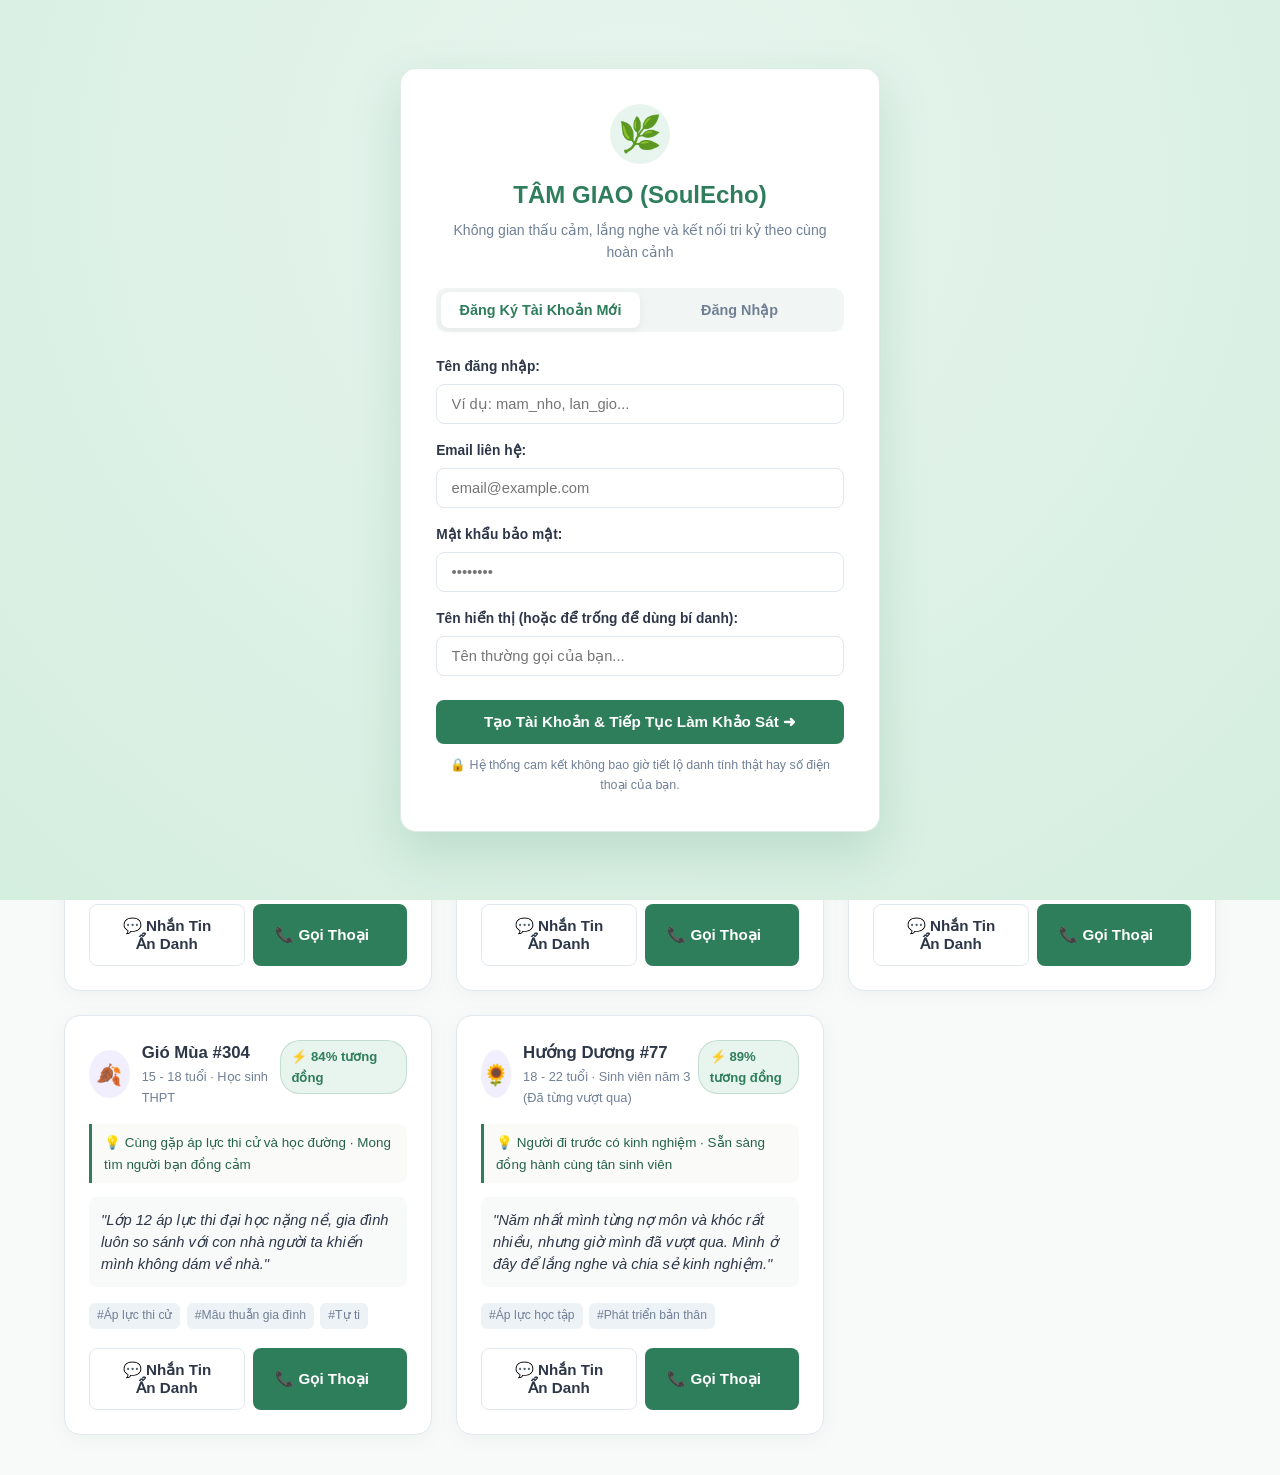
==== commit 3f83f6cc: "Add files via upload bản 2" ====
--- a/index.html
+++ b/index.html
@@ -5,12 +5,68 @@
   <meta name="viewport" content="width=device-width, initial-scale=1.0">
   <title>TÂM GIAO (SoulEcho) - Nền Tảng Kết Nối Thấu Cảm & Sức Khỏe Tinh Thần</title>
   <link rel="stylesheet" href="style.css">
-  <!-- Lucide Icons or SVG icons support -->
   <link rel="preconnect" href="https://fonts.googleapis.com">
   <link rel="preconnect" href="https://fonts.gstatic.com" crossorigin>
   <link href="https://fonts.googleapis.com/css2?family=Plus+Jakarta+Sans:wght@400;500;600;700&display=swap" rel="stylesheet">
 </head>
 <body>
+
+  <!-- ================= AUTH GATE: MÀN HÌNH ĐĂNG KÝ / ĐĂNG NHẬP BẮT BUỘC ================= -->
+  <div class="auth-overlay" id="authGate">
+    <div class="auth-card">
+      <div class="auth-header">
+        <div class="logo-badge">🌿</div>
+        <h2 style="color: var(--primary); margin-bottom: 0.25rem;">TÂM GIAO (SoulEcho)</h2>
+        <p style="font-size: 0.88rem; color: var(--text-muted);">Không gian thấu cảm, lắng nghe và kết nối tri kỷ theo cùng hoàn cảnh</p>
+      </div>
+
+      <div class="auth-tabs">
+        <button class="auth-tab-btn active" id="tabAuthRegister" onclick="switchAuthTab('register')">Đăng Ký Tài Khoản Mới</button>
+        <button class="auth-tab-btn" id="tabAuthLogin" onclick="switchAuthTab('login')">Đăng Nhập</button>
+      </div>
+
+      <!-- Form Đăng Ký -->
+      <form id="formRegister" onsubmit="handleRegister(event)">
+        <div class="form-group">
+          <label>Tên đăng nhập:</label>
+          <input type="text" id="regUsername" placeholder="Ví dụ: mam_nho, lan_gio..." required>
+        </div>
+        <div class="form-group">
+          <label>Email liên hệ:</label>
+          <input type="email" id="regEmail" placeholder="email@example.com" required>
+        </div>
+        <div class="form-group">
+          <label>Mật khẩu bảo mật:</label>
+          <input type="password" id="regPassword" placeholder="••••••••" required>
+        </div>
+        <div class="form-group">
+          <label>Tên hiển thị (hoặc để trống để dùng bí danh):</label>
+          <input type="text" id="regDisplayName" placeholder="Tên thường gọi của bạn...">
+        </div>
+        <button type="submit" class="btn-primary" style="width: 100%; padding: 0.8rem; font-size: 0.95rem; justify-content: center; margin-top: 0.5rem;">
+          Tạo Tài Khoản & Tiếp Tục Làm Khảo Sát ➜
+        </button>
+        <p style="font-size: 0.78rem; color: var(--text-muted); text-align: center; margin-top: 0.75rem;">
+          🔒 Hệ thống cam kết không bao giờ tiết lộ danh tính thật hay số điện thoại của bạn.
+        </p>
+      </form>
+
+      <!-- Form Đăng Nhập -->
+      <form id="formLogin" style="display: none;" onsubmit="handleLogin(event)">
+        <div class="form-group">
+          <label>Tên đăng nhập:</label>
+          <input type="text" id="loginUsername" placeholder="Nhập tên đăng nhập..." required>
+        </div>
+        <div class="form-group">
+          <label>Mật khẩu:</label>
+          <input type="password" id="loginPassword" placeholder="••••••••" required>
+        </div>
+        <button type="submit" class="btn-primary" style="width: 100%; padding: 0.8rem; font-size: 0.95rem; justify-content: center; margin-top: 0.5rem;">
+          Đăng Nhập Vào Trạm Lắng Nghe ➜
+        </button>
+      </form>
+    </div>
+  </div>
 
   <!-- ================= TOP NAVIGATION ================= -->
   <header class="navbar">
@@ -27,7 +83,7 @@
       <li><button class="nav-tab-btn" id="tab-groups" onclick="switchView('groups')">👥 Nhóm Đồng Cảnh</button></li>
       <li><button class="nav-tab-btn" id="tab-chat" onclick="switchView('chat')">💬 Trò Chuyện (1-1 / Nhóm)</button></li>
       <li><button class="nav-tab-btn" id="tab-wellness" onclick="switchView('wellness')">🧘 Trạm Chữa Lành</button></li>
-      <li><button class="nav-tab-btn" id="tab-experts" onclick="switchView('experts')">👨‍⚕️ Chuyên Gia & Học Đường</button></li>
+      <li><button class="nav-tab-btn" id="tab-experts" onclick="switchView('experts')">👨‍⚕️ Chuyên Gia (Có Thu Phí)</button></li>
     </ul>
 
     <div class="nav-actions">
@@ -44,6 +100,11 @@
           <div style="font-size: 0.7rem; color: #2e7d5b;" id="navUserMode">Chế độ Ẩn danh (Bảo mật)</div>
         </div>
       </div>
+
+      <!-- Nút Đăng Xuất -->
+      <button class="btn-logout" onclick="handleLogout()" title="Đăng xuất khỏi tài khoản">
+        Đăng Xuất
+      </button>
     </div>
   </header>
 
@@ -57,8 +118,8 @@
         <p id="heroSubtitle">Hệ thống của Tâm Giao không ghép đôi ngẫu nhiên. Chúng mình lắng nghe câu chuyện của bạn để tìm những người bạn cùng hoàn cảnh, cùng tần số và cùng vượt qua giông bão.</p>
       </div>
       <div class="hero-buttons">
-        <button class="btn-primary" onclick="openSurveyModal()">
-          📝 Làm Khảo Sát Để Nhận Đề Xuất
+        <button class="btn-primary" onclick="openSurveyModal(false)">
+          📝 Cập Nhật Lại Khảo Sát Tâm Lý
         </button>
         <button class="btn-secondary" onclick="startQuickBreathing()">
           🌬️ Thở Thư Giãn 1 Phút
@@ -71,7 +132,7 @@
       <div class="section-header">
         <div>
           <h2 class="section-title">✨ Người có thể bạn muốn kết nối</h2>
-          <p style="color: var(--text-muted); font-size: 0.9rem;">Được đề xuất tự động dựa trên mức độ tương đồng về hoàn cảnh, độ tuổi và nỗi niềm trong khảo sát.</p>
+          <p style="color: var(--text-muted); font-size: 0.9rem;">Được đề xuất tự động dựa trên mức độ tương đồng về hoàn cảnh, độ tuổi và nỗi niềm trong khảo sát của bạn.</p>
         </div>
         <div class="filter-pills">
           <button class="pill-btn active" onclick="filterDiscover('all', this)">Tất cả</button>
@@ -121,7 +182,6 @@
 
         <!-- Khung Chat Chính -->
         <div class="chat-main">
-          <!-- Chat Header -->
           <div class="chat-header">
             <div style="display: flex; align-items: center; gap: 0.75rem;">
               <div class="user-avatar-mini" id="currentChatAvatar">🌱</div>
@@ -140,18 +200,15 @@
             </div>
           </div>
 
-          <!-- Banner Cam Kết Quy Tắc Ứng Xử -->
           <div class="conduct-banner">
             <span>🛡️ <strong>Quy tắc ứng xử:</strong> Lắng nghe chân thành, không phán xét, không quấy rối và không ép buộc thông tin cá nhân.</span>
             <a href="#" style="color: inherit; text-decoration: underline;" onclick="openConductModal(event)">Xem quy ước</a>
           </div>
 
-          <!-- Tin nhắn cuộc trò chuyện -->
           <div class="chat-messages" id="chatMessagesContainer">
             <!-- Message Bubbles -->
           </div>
 
-          <!-- Thanh Gợi Ý Mở Lời (Icebreakers) -->
           <div class="icebreaker-bar">
             <span style="font-size: 0.8rem; color: var(--text-muted);">Gợi ý mở lời:</span>
             <span class="icebreaker-chip" onclick="sendIcebreaker('Chào bạn, hôm nay của bạn có điều gì làm bạn cảm thấy mệt mỏi nhất không?')">"Hôm nay của bạn thế nào?"</span>
@@ -159,7 +216,6 @@
             <span class="icebreaker-chip" onclick="sendIcebreaker('Mình cũng đang gặp áp lực tương tự, bạn có muốn cùng chia sẻ không?')">"Mình cũng đang gặp áp lực này..."</span>
           </div>
 
-          <!-- Phản hồi Cử Chỉ Thấu Cảm & Nhập Tin Nhắn -->
           <div class="chat-input-bar">
             <button class="btn-secondary" style="padding: 0.55rem 0.75rem; font-size: 1.1rem;" onclick="sendReaction('🤗 Cái ôm ấm áp')" title="Gửi cái ôm thấu cảm">🤗</button>
             <button class="btn-secondary" style="padding: 0.55rem 0.75rem; font-size: 1.1rem;" onclick="sendReaction('❤️ Trái tim sẻ chia')" title="Thả tim ấm áp">❤️</button>
@@ -193,7 +249,7 @@
             <div class="breathing-status" id="breathingStatus">Nhấn nút bên dưới để bắt đầu nhịp thở</div>
           </div>
 
-          <button class="btn-primary" id="btnToggleBreath" onclick="toggleBreathingExercise()" style="margin-top: auto;">
+          <button class="btn-primary" id="btnToggleBreath" onclick="toggleBreathingExercise()" style="margin-top: auto; justify-content: center;">
             Bắt Đầu Bài Tập Thở
           </button>
         </div>
@@ -205,23 +261,23 @@
           
           <div id="groundingStepContent" style="background: #f8faf9; padding: 1rem; border-radius: 8px; margin-bottom: 1rem; min-height: 120px;">
             <div style="font-weight: 600; color: var(--primary); margin-bottom: 0.4rem;" id="groundingTitle">Bước 1: 5 Đồ vật bạn có thể NHÌN THẤY</div>
-            <p style="font-size: 0.88rem;" id="groundingDesc">Hãy đưa mắt nhìn xung quanh và gọi tên trong đầu 5 đồ vật bạn thấy ngay lúc này (ví dụ: chiếc cốc, chiếc quạt, bức tranh...).</p>
+            <p style="font-size: 0.88rem;" id="groundingDesc">Hãy đưa mắt nhìn xung quanh và gọi tên trong đầu 5 đồ vật bạn thấy ngay lúc này.</p>
           </div>
 
           <div style="display: flex; gap: 0.5rem; margin-top: auto;">
             <button class="btn-secondary" onclick="prevGroundingStep()">Quay lại</button>
-            <button class="btn-primary" style="flex: 1;" onclick="nextGroundingStep()">Bước Tiếp Theo</button>
+            <button class="btn-primary" style="flex: 1; justify-content: center;" onclick="nextGroundingStep()">Bước Tiếp Theo</button>
           </div>
         </div>
 
         <!-- Hộp thư xả cảm xúc tự hủy (Burn Note) -->
         <div class="wellness-card">
           <h3>🔥 Hộp Thư Xả Uất Ức (Burn Note)</h3>
-          <p style="font-size: 0.88rem; color: var(--text-muted); margin-bottom: 0.6rem;">Viết ra tất cả những bực bội, buồn đau hay nỗi giận dữ đang đè nặng. Sau đó bấm nút để câu chữ tan biến thành mây khói.</p>
+          <p style="font-size: 0.88rem; color: var(--text-muted); margin-bottom: 0.6rem;">Viết ra tất cả những bực bội, buồn đau hay nỗi giận dữ đang đè nặng rồi bấm nút để hóa giải.</p>
           
           <textarea class="burn-textarea" id="burnInput" placeholder="Viết mọi điều bạn muốn trút bỏ ở đây..."></textarea>
           
-          <button class="btn-secondary" style="border-color: #ff7675; color: #d63031; margin-top: auto;" onclick="burnNote()">
+          <button class="btn-secondary" style="border-color: #ff7675; color: #d63031; margin-top: auto; justify-content: center;" onclick="burnNote()">
             🔥 Hóa Giải & Làm Biến Mất Nỗi Buồn
           </button>
         </div>
@@ -260,12 +316,12 @@
       </div>
     </section>
 
-    <!-- ================= VIEW 5: CHUYÊN GIA & PHÒNG THAM VẤN HỌC ĐƯỜNG ================= -->
+    <!-- ================= VIEW 5: CHUYÊN GIA (CÓ THU PHÍ & ĐẶT LỊCH) ================= -->
     <section id="view-experts" style="display: none;">
       <div class="section-header">
         <div>
-          <h2 class="section-title">👨‍⚕️ Mạng Lưới Chuyên Gia & Tham Vấn Học Đường</h2>
-          <p style="color: var(--text-muted); font-size: 0.9rem;">Khi bạn cần sự trợ giúp chuyên môn sâu rộng hơn từ các nhà tâm lý lâm sàng và cố vấn được cấp phép.</p>
+          <h2 class="section-title">👨‍⚕️ Đội Ngũ Chuyên Gia Tâm Lý & Tham Vấn Học Đường</h2>
+          <p style="color: var(--text-muted); font-size: 0.9rem;">Tham vấn 1-1 chuyên sâu có thu phí cùng các Thạc sĩ, Tiến sĩ Tâm lý lâm sàng được cấp phép hành nghề.</p>
         </div>
         <div>
           <button class="btn-secondary" onclick="openPartnerRegisterModal()">
@@ -281,10 +337,11 @@
 
   </main>
 
-  <!-- ================= MODAL: KHẢO SÁT CHUYÊN SÂU ĐA BƯỚC ================= -->
+  <!-- ================= MODAL: KHẢO SÁT CHUYÊN SÂU ĐA BƯỚC (ONBOARDING GATE) ================= -->
   <div class="modal-overlay" id="surveyModal">
     <div class="modal-card">
-      <button class="modal-close-btn" onclick="closeSurveyModal()">✕</button>
+      <!-- Nút đóng có thể bị ẩn khi khảo sát là bắt buộc -->
+      <button class="modal-close-btn" id="surveyCloseBtn" onclick="closeSurveyModal()">✕</button>
 
       <div class="step-indicator">
         <div class="step-bar active" id="sbar-1"></div>
@@ -317,7 +374,7 @@
           </div>
         </div>
 
-        <button class="btn-primary" style="width: 100%;" onclick="nextSurveyStep(2)">Tiếp Tục ➜</button>
+        <button class="btn-primary" style="width: 100%; justify-content: center;" onclick="nextSurveyStep(2)">Tiếp Tục ➜</button>
       </div>
 
       <!-- BƯỚC 2: NỖI NIỀM & VẤN ĐỀ ĐANG GẶP PHẢI -->
@@ -338,7 +395,7 @@
 
         <div style="display: flex; gap: 0.5rem;">
           <button class="btn-secondary" onclick="prevSurveyStep(1)">Quay lại</button>
-          <button class="btn-primary" style="flex: 1;" onclick="nextSurveyStep(3)">Tiếp Tục ➜</button>
+          <button class="btn-primary" style="flex: 1; justify-content: center;" onclick="nextSurveyStep(3)">Tiếp Tục ➜</button>
         </div>
       </div>
 
@@ -360,7 +417,7 @@
 
         <div style="display: flex; gap: 0.5rem;">
           <button class="btn-secondary" onclick="prevSurveyStep(2)">Quay lại</button>
-          <button class="btn-primary" style="flex: 1;" onclick="nextSurveyStep(4)">Tiếp Tục ➜</button>
+          <button class="btn-primary" style="flex: 1; justify-content: center;" onclick="nextSurveyStep(4)">Tiếp Tục ➜</button>
         </div>
       </div>
 
@@ -387,9 +444,103 @@
 
         <div style="display: flex; gap: 0.5rem;">
           <button class="btn-secondary" onclick="prevSurveyStep(3)">Quay lại</button>
-          <button class="btn-primary" style="flex: 1;" onclick="completeSurvey()">Hoàn Thành & Khởi Chạy Thuật Toán 🚀</button>
-        </div>
-      </div>
+          <button class="btn-primary" style="flex: 1; justify-content: center;" onclick="completeSurvey()">Hoàn Thành & Khởi Chạy Thuật Toán 🚀</button>
+        </div>
+      </div>
+    </div>
+  </div>
+
+  <!-- ================= MODAL: ĐẶT LỊCH THAM VẤN CHUYÊN GIA CÓ THU PHÍ ================= -->
+  <div class="modal-overlay" id="bookExpertModal">
+    <div class="modal-card" style="max-width: 540px;">
+      <button class="modal-close-btn" onclick="closeBookExpertModal()">✕</button>
+      <h2 style="color: var(--primary); margin-bottom: 0.25rem;">Đặt Lịch Tham Vấn Chuyên Gia</h2>
+      <p style="color: var(--text-muted); font-size: 0.88rem; margin-bottom: 1rem;" id="bookingExpertDesc">Cùng chuyên gia đồng hành tháo gỡ rào cản tâm lý.</p>
+
+      <!-- Chọn gói dịch vụ -->
+      <div style="margin-bottom: 1rem;">
+        <label style="font-weight: 600; font-size: 0.88rem; display: block; margin-bottom: 0.4rem;">Chọn thời lượng tham vấn:</label>
+        <div style="display: grid; grid-template-columns: 1fr 1fr; gap: 0.6rem;">
+          <div class="option-btn selected" id="pkg60" onclick="selectPackage(60, this)">
+            <strong>Buổi Tiêu Chuẩn (60p)</strong>
+            <div style="font-size: 0.78rem; color: var(--text-muted);">Đánh giá & tháo gỡ chuyên sâu</div>
+          </div>
+          <div class="option-btn" id="pkg45" onclick="selectPackage(45, this)">
+            <strong>Buổi Khởi Đầu (45p)</strong>
+            <div style="font-size: 0.78rem; color: var(--text-muted);">Giải tỏa & định hướng nhanh</div>
+          </div>
+        </div>
+      </div>
+
+      <!-- Chọn hình thức tham vấn -->
+      <div style="margin-bottom: 1rem;">
+        <label style="font-weight: 600; font-size: 0.88rem; display: block; margin-bottom: 0.4rem;">Hình thức tham vấn:</label>
+        <div style="display: flex; gap: 0.6rem;">
+          <div class="option-btn selected" style="flex: 1;" onclick="selectCallFormat('Video Call Riêng Tư (Bảo mật 100%)', this)">
+            📹 Video Call Riêng Tư
+          </div>
+          <div class="option-btn" style="flex: 1;" onclick="selectCallFormat('Cuộc Gọi Thoại Ẩn Danh (Không lộ mặt)', this)">
+            📞 Gọi Thoại Ẩn Danh
+          </div>
+        </div>
+      </div>
+
+      <!-- Chọn khung giờ rảnh -->
+      <div style="margin-bottom: 1rem;">
+        <label style="font-weight: 600; font-size: 0.88rem; display: block; margin-bottom: 0.4rem;">Khung giờ mong muốn:</label>
+        <select id="bookingTimeSelect" style="width: 100%; padding: 0.65rem; border: 1px solid var(--border-color); border-radius: 8px; font-size: 0.9rem;">
+          <option>Thứ 4 tuần này: 19:00 - 20:00</option>
+          <option>Thứ 6 tuần này: 20:00 - 21:00</option>
+          <option>Thứ 7 tuần này: 09:30 - 10:30</option>
+          <option>Chủ Nhật: 14:00 - 15:00</option>
+        </select>
+      </div>
+
+      <!-- Checkbox Học sinh / Sinh viên -->
+      <div style="background: #e8f5ee; padding: 0.75rem 1rem; border-radius: 8px; margin-bottom: 1rem; display: flex; align-items: center; gap: 0.6rem;">
+        <input type="checkbox" id="chkStudentDiscount" style="width: 18px; height: 18px; accent-color: var(--primary);" onchange="updateBookingCost()">
+        <label for="chkStudentDiscount" style="font-size: 0.88rem; font-weight: 600; color: #2e7d5b; cursor: pointer;">
+          Áp dụng chính sách trợ giá cho Học sinh / Sinh viên
+        </label>
+      </div>
+
+      <!-- Bảng kê chi phí -->
+      <div class="checkout-box">
+        <div class="checkout-row">
+          <span>Phí tham vấn gốc:</span>
+          <span id="txtOriginalFee">350.000 VNĐ</span>
+        </div>
+        <div class="checkout-row" id="rowStudentDiscount" style="display: none; color: #2e7d5b;">
+          <span>Trợ giá quỹ sức khỏe học đường:</span>
+          <span id="txtDiscountFee">-160.000 VNĐ</span>
+        </div>
+        <div class="checkout-row total">
+          <span>Tổng số tiền thanh toán:</span>
+          <span id="txtFinalFee">350.000 VNĐ</span>
+        </div>
+      </div>
+
+      <!-- Mô phỏng thanh toán & Giữ chỗ -->
+      <div class="payment-qr-container">
+        <div style="font-size: 0.85rem; font-weight: 600; color: var(--text-main);">
+          💳 Quét mã QR hoặc Chuyển khoản giữ chỗ:
+        </div>
+        <div class="qr-code-mock"></div>
+        <div style="font-size: 0.82rem; color: var(--text-muted); line-height: 1.4;">
+          <strong>MB Bank (Ngân hàng Quân Đội)</strong><br>
+          STK: <strong>190384729108</strong> · CTK: <strong>TAM GIAO SOULECHO</strong><br>
+          Cú pháp chuyển khoản: <span style="color: var(--primary); font-weight: 700;" id="txtBookingRef">TG-BOOKING</span>
+        </div>
+      </div>
+
+      <div style="margin-bottom: 1.25rem;">
+        <label style="font-weight: 600; font-size: 0.88rem; display: block; margin-bottom: 0.3rem;">Ghi chú ngắn gửi chuyên gia (tùy chọn):</label>
+        <textarea id="bookingNote" placeholder="Mô tả băn khoăn để chuyên gia chuẩn bị tài liệu trước..." style="width: 100%; height: 60px; padding: 0.6rem; border: 1px solid var(--border-color); border-radius: 8px; font-size: 0.88rem; resize: none;"></textarea>
+      </div>
+
+      <button class="btn-primary" style="width: 100%; justify-content: center; padding: 0.8rem;" onclick="confirmExpertBooking()">
+        Xác Nhận Đặt Lịch & Giữ Chỗ ➜
+      </button>
     </div>
   </div>
 
@@ -470,32 +621,6 @@
     </div>
   </div>
 
-  <!-- ================= MODAL: ĐẶT LỊCH THAM VẤN CHUYÊN GIA ================= -->
-  <div class="modal-overlay" id="bookExpertModal">
-    <div class="modal-card">
-      <button class="modal-close-btn" onclick="closeBookExpertModal()">✕</button>
-      <h2 style="color: var(--primary); margin-bottom: 0.5rem;">Đặt Lịch Tham Vấn Chuyên Sâu</h2>
-      <p style="color: var(--text-muted); font-size: 0.9rem; margin-bottom: 1.25rem;" id="bookingExpertDesc">Cùng chuyên gia đồng hành tháo gỡ rào cản tâm lý.</p>
-
-      <div style="margin-bottom: 1rem;">
-        <label style="font-weight: 600; font-size: 0.9rem; display: block; margin-bottom: 0.4rem;">Khung giờ mong muốn:</label>
-        <select id="bookingTimeSelect" style="width: 100%; padding: 0.65rem; border: 1px solid var(--border-color); border-radius: 8px; font-size: 0.9rem;">
-          <option>Thứ 4 tuần này: 19:00 - 20:00</option>
-          <option>Thứ 6 tuần này: 20:00 - 21:00</option>
-          <option>Thứ 7 tuần này: 09:30 - 10:30</option>
-          <option>Chủ Nhật: 14:00 - 15:00</option>
-        </select>
-      </div>
-
-      <div style="margin-bottom: 1.25rem;">
-        <label style="font-weight: 600; font-size: 0.9rem; display: block; margin-bottom: 0.4rem;">Vấn đề bạn muốn chuyên gia chuẩn bị trước:</label>
-        <textarea id="bookingNote" placeholder="Mô tả ngắn tình trạng hoặc băn khoăn của bạn..." style="width: 100%; height: 90px; padding: 0.65rem; border: 1px solid var(--border-color); border-radius: 8px; font-size: 0.9rem;"></textarea>
-      </div>
-
-      <button class="btn-primary" style="width: 100%;" onclick="confirmExpertBooking()">Xác Nhận Đặt Lịch Hẹn</button>
-    </div>
-  </div>
-
   <!-- ================= MODAL: QUY TẮC ỨNG XỬ (CODE OF CONDUCT) ================= -->
   <div class="modal-overlay" id="conductModal">
     <div class="modal-card">
@@ -510,7 +635,7 @@
         <li><strong>4. Báo cáo khi có nguy cơ:</strong> Nếu phát hiện bạn cùng phòng có dấu hiệu muốn tự hại, hãy bấm nút "Báo cáo" để điều phối viên và hotline can thiệp cứu trợ kịp thời.</li>
       </ul>
 
-      <button class="btn-primary" style="width: 100%;" onclick="closeConductModal()">Tôi Cam Kết Tuân Thủ</button>
+      <button class="btn-primary" style="width: 100%; justify-content: center;" onclick="closeConductModal()">Tôi Cam Kết Tuân Thủ</button>
     </div>
   </div>
 
@@ -524,9 +649,9 @@
       <input type="text" id="partnerOrgName" placeholder="Tên đơn vị / Trường học..." style="width: 100%; padding: 0.65rem; border: 1px solid var(--border-color); border-radius: 8px; margin-bottom: 0.75rem; font-size: 0.9rem;">
       <input type="text" id="partnerContactPerson" placeholder="Người đại diện liên hệ & Chức vụ..." style="width: 100%; padding: 0.65rem; border: 1px solid var(--border-color); border-radius: 8px; margin-bottom: 0.75rem; font-size: 0.9rem;">
       <input type="email" id="partnerEmail" placeholder="Email công tác..." style="width: 100%; padding: 0.65rem; border: 1px solid var(--border-color); border-radius: 8px; margin-bottom: 0.75rem; font-size: 0.9rem;">
-      <textarea id="partnerProposal" placeholder="Nội dung đề xuất hợp tác (VD: Hỗ trợ tham vấn miễn phí cho sinh viên trường, tổ chức workshop...)" style="width: 100%; height: 90px; padding: 0.65rem; border: 1px solid var(--border-color); border-radius: 8px; margin-bottom: 1rem; font-size: 0.9rem;"></textarea>
-
-      <button class="btn-primary" style="width: 100%;" onclick="submitPartnerRequest()">Gửi Hồ Sơ Đăng Ký Đối Tác</button>
+      <textarea id="partnerProposal" placeholder="Nội dung đề xuất hợp tác..." style="width: 100%; height: 90px; padding: 0.65rem; border: 1px solid var(--border-color); border-radius: 8px; margin-bottom: 1rem; font-size: 0.9rem;"></textarea>
+
+      <button class="btn-primary" style="width: 100%; justify-content: center;" onclick="submitPartnerRequest()">Gửi Hồ Sơ Đăng Ký Đối Tác</button>
     </div>
   </div>
 
@@ -534,4 +659,3 @@
   <script src="script.js"></script>
 </body>
 </html>
-
--- a/style.css
+++ b/style.css
@@ -861,3 +861,207 @@
   }
 }
 
+/* ================= AUTH GATE (ĐĂNG KÝ / ĐĂNG NHẬP BẮT BUỘC) ================= */
+.auth-overlay {
+  position: fixed;
+  top: 0;
+  left: 0;
+  right: 0;
+  bottom: 0;
+  background: radial-gradient(circle at 50% 20%, #e8f5ee 0%, #d4eedf 100%);
+  z-index: 9999;
+  display: flex;
+  align-items: center;
+  justify-content: center;
+  padding: 1.5rem;
+  backdrop-filter: blur(8px);
+}
+
+.auth-card {
+  background: #ffffff;
+  border-radius: var(--radius-lg);
+  box-shadow: 0 20px 50px rgba(46, 125, 91, 0.18);
+  max-width: 480px;
+  width: 100%;
+  padding: 2.2rem;
+  border: 1px solid rgba(46, 125, 91, 0.15);
+  animation: authFadeIn 0.35s ease;
+}
+
+@keyframes authFadeIn {
+  from { opacity: 0; transform: translateY(15px); }
+  to { opacity: 1; transform: translateY(0); }
+}
+
+.auth-header {
+  text-align: center;
+  margin-bottom: 1.5rem;
+}
+
+.auth-header .logo-badge {
+  font-size: 2.2rem;
+  background: var(--primary-light);
+  width: 60px;
+  height: 60px;
+  border-radius: 50%;
+  display: flex;
+  align-items: center;
+  justify-content: center;
+  margin: 0 auto 0.75rem;
+}
+
+.auth-tabs {
+  display: flex;
+  background: #f1f5f3;
+  padding: 0.3rem;
+  border-radius: 10px;
+  margin-bottom: 1.5rem;
+}
+
+.auth-tab-btn {
+  flex: 1;
+  padding: 0.6rem;
+  border: none;
+  background: transparent;
+  font-weight: 600;
+  font-size: 0.9rem;
+  border-radius: 8px;
+  cursor: pointer;
+  color: var(--text-muted);
+  transition: all 0.2s ease;
+}
+
+.auth-tab-btn.active {
+  background: #fff;
+  color: var(--primary);
+  box-shadow: 0 2px 8px rgba(0,0,0,0.06);
+}
+
+.form-group {
+  margin-bottom: 1rem;
+}
+
+.form-group label {
+  display: block;
+  font-size: 0.86rem;
+  font-weight: 600;
+  margin-bottom: 0.35rem;
+  color: var(--text-main);
+}
+
+.form-group input {
+  width: 100%;
+  padding: 0.7rem 0.9rem;
+  border: 1px solid var(--border-color);
+  border-radius: var(--radius-sm);
+  font-size: 0.92rem;
+  outline: none;
+  transition: border-color 0.2s ease;
+}
+
+.form-group input:focus {
+  border-color: var(--primary);
+}
+
+.btn-logout {
+  background: transparent;
+  border: 1px solid #fed7d7;
+  color: #e53e3e;
+  padding: 0.4rem 0.8rem;
+  border-radius: 20px;
+  font-size: 0.8rem;
+  font-weight: 600;
+  cursor: pointer;
+  transition: all 0.2s ease;
+}
+
+.btn-logout:hover {
+  background: #fff5f5;
+  border-color: #e53e3e;
+}
+
+/* ================= EXPERT FEES & CHECKOUT STYLING ================= */
+.fee-badge {
+  background: #fef3c7;
+  color: #b45309;
+  font-size: 0.86rem;
+  font-weight: 700;
+  padding: 0.35rem 0.75rem;
+  border-radius: 20px;
+  border: 1px solid #fde68a;
+  display: inline-flex;
+  align-items: center;
+  gap: 0.3rem;
+}
+
+.student-discount-tag {
+  background: #e8f5ee;
+  color: #2e7d5b;
+  font-size: 0.76rem;
+  font-weight: 600;
+  padding: 0.2rem 0.5rem;
+  border-radius: 4px;
+}
+
+.checkout-box {
+  background: #f8faf9;
+  border: 1px solid var(--border-color);
+  border-radius: 12px;
+  padding: 1.25rem;
+  margin: 1rem 0;
+}
+
+.checkout-row {
+  display: flex;
+  justify-content: space-between;
+  align-items: center;
+  margin-bottom: 0.6rem;
+  font-size: 0.9rem;
+}
+
+.checkout-row.total {
+  border-top: 1px dashed var(--border-color);
+  padding-top: 0.75rem;
+  margin-top: 0.75rem;
+  font-weight: 700;
+  font-size: 1.1rem;
+  color: var(--primary);
+}
+
+.payment-qr-container {
+  text-align: center;
+  background: #ffffff;
+  border: 1px solid var(--border-color);
+  border-radius: 10px;
+  padding: 1rem;
+  margin: 1rem 0;
+}
+
+.qr-code-mock {
+  width: 130px;
+  height: 130px;
+  margin: 0.5rem auto;
+  background: repeating-linear-gradient(45deg, #2d3748, #2d3748 8px, #fff 8px, #fff 16px);
+  border: 4px solid #fff;
+  box-shadow: 0 4px 12px rgba(0,0,0,0.1);
+  border-radius: 8px;
+}
+
+.booking-success-card {
+  text-align: center;
+  padding: 1.5rem 0;
+}
+
+.booking-code-pill {
+  font-size: 1.3rem;
+  font-weight: 800;
+  letter-spacing: 2px;
+  color: var(--primary);
+  background: var(--primary-light);
+  padding: 0.5rem 1.25rem;
+  border-radius: 30px;
+  display: inline-block;
+  margin: 0.75rem 0;
+}
+
+
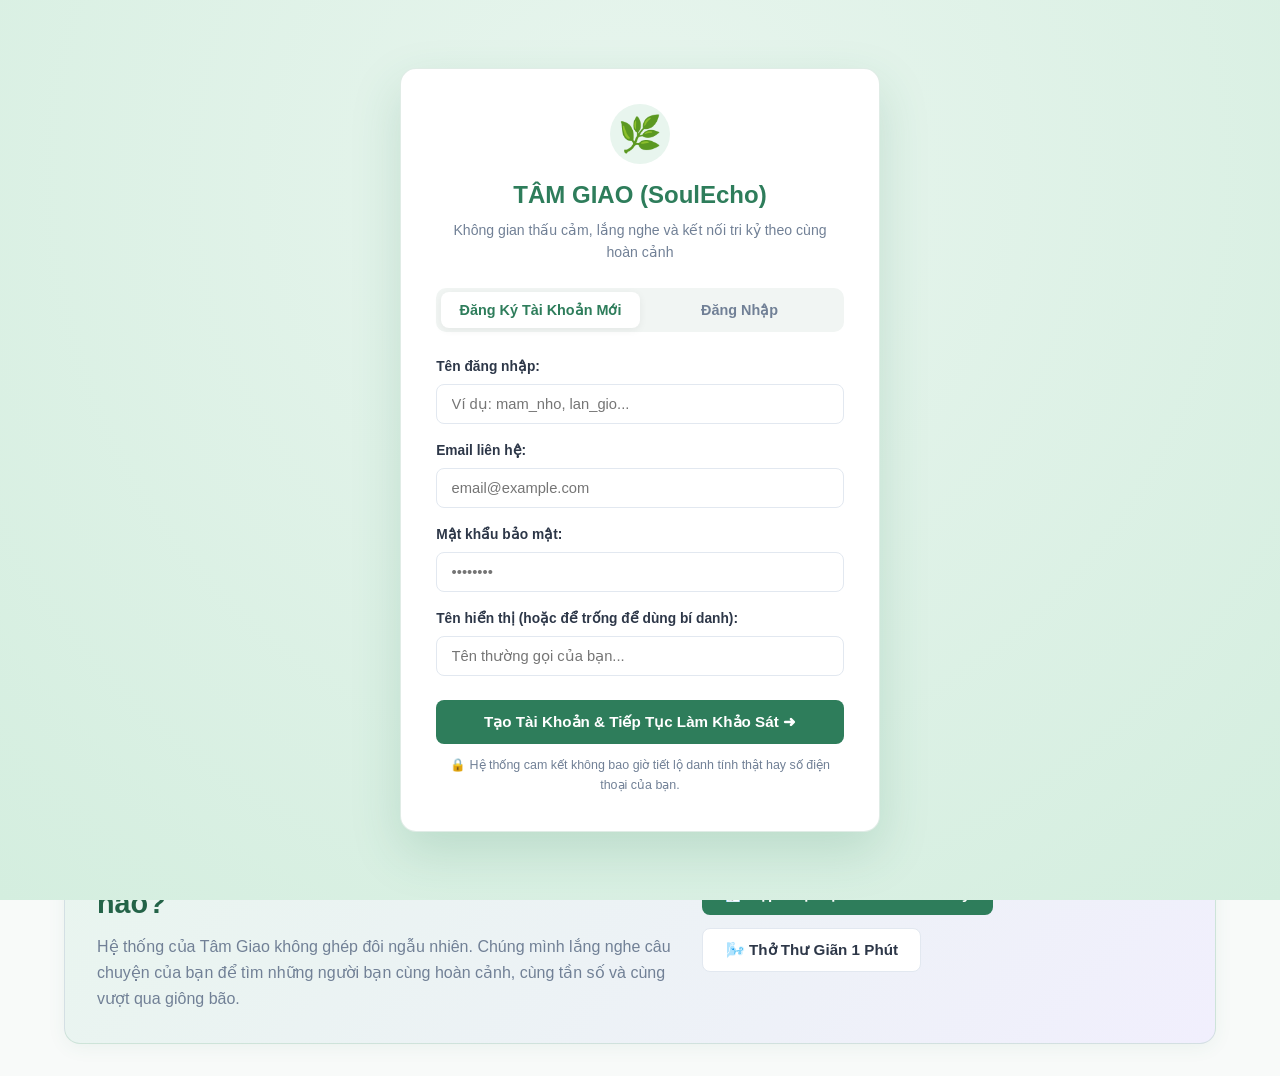
==== commit 55ac85a0: "Add files via upload bản 4" ====
--- a/index.html
+++ b/index.html
@@ -27,6 +27,7 @@
 
       <!-- Form Đăng Ký -->
       <form id="formRegister" onsubmit="handleRegister(event)">
+        <div id="regErrorMsg" style="display: none; color: #dc2626; background: #fef2f2; border: 1px solid #fecaca; border-radius: 8px; padding: 0.6rem 0.8rem; font-size: 0.85rem; margin-bottom: 0.75rem;"></div>
         <div class="form-group">
           <label>Tên đăng nhập:</label>
           <input type="text" id="regUsername" placeholder="Ví dụ: mam_nho, lan_gio..." required>
@@ -53,6 +54,7 @@
 
       <!-- Form Đăng Nhập -->
       <form id="formLogin" style="display: none;" onsubmit="handleLogin(event)">
+        <div id="loginErrorMsg" style="display: none; color: #dc2626; background: #fef2f2; border: 1px solid #fecaca; border-radius: 8px; padding: 0.6rem 0.8rem; font-size: 0.85rem; margin-bottom: 0.75rem;"></div>
         <div class="form-group">
           <label>Tên đăng nhập:</label>
           <input type="text" id="loginUsername" placeholder="Nhập tên đăng nhập..." required>
@@ -61,9 +63,22 @@
           <label>Mật khẩu:</label>
           <input type="password" id="loginPassword" placeholder="••••••••" required>
         </div>
+        <!-- Tùy chọn Ghi nhớ đăng nhập -->
+        <div style="display: flex; align-items: center; gap: 0.5rem; margin: 0.75rem 0 0.5rem 0;">
+          <input type="checkbox" id="loginRememberMe" checked style="width: 1rem; height: 1rem; accent-color: var(--primary); cursor: pointer;">
+          <label for="loginRememberMe" style="margin-bottom: 0; font-size: 0.85rem; color: var(--text-main); cursor: pointer; user-select: none;">
+            Ghi nhớ đăng nhập
+          </label>
+        </div>
         <button type="submit" class="btn-primary" style="width: 100%; padding: 0.8rem; font-size: 0.95rem; justify-content: center; margin-top: 0.5rem;">
           Đăng Nhập Vào Trạm Lắng Nghe ➜
         </button>
+        <div style="margin-top: 1rem; padding: 0.65rem 0.85rem; background: #f8fafc; border-radius: 8px; font-size: 0.8rem; color: var(--text-muted); border: 1px dashed #cbd5e1; line-height: 1.5;">
+          💡 <strong>Tài khoản có sẵn để trải nghiệm:</strong><br>
+          • TK: <code style="color: var(--primary); font-weight: 600;">mam_nho142</code> | MK: <code style="color: var(--primary); font-weight: 600;">123456</code><br>
+          • TK: <code style="color: var(--primary); font-weight: 600;">dom_dom89</code> | MK: <code style="color: var(--primary); font-weight: 600;">123456</code><br>
+          <em>(Hoặc bạn đăng ký tài khoản mới ở tab bên cạnh)</em>
+        </div>
       </form>
     </div>
   </div>
@@ -79,11 +94,13 @@
     </div>
 
     <ul class="nav-tabs">
+      <li><button class="nav-tab-btn active" id="tab-home" onclick="switchView('home')">🏠 Trang chủ</button></li>
       <li><button class="nav-tab-btn active" id="tab-discover" onclick="switchView('discover')">🔍 Khám Phá & Đề Xuất</button></li>
       <li><button class="nav-tab-btn" id="tab-groups" onclick="switchView('groups')">👥 Nhóm Đồng Cảnh</button></li>
       <li><button class="nav-tab-btn" id="tab-chat" onclick="switchView('chat')">💬 Trò Chuyện (1-1 / Nhóm)</button></li>
       <li><button class="nav-tab-btn" id="tab-wellness" onclick="switchView('wellness')">🧘 Trạm Chữa Lành</button></li>
       <li><button class="nav-tab-btn" id="tab-experts" onclick="switchView('experts')">👨‍⚕️ Chuyên Gia (Có Thu Phí)</button></li>
+      <li><button class="nav-tab-btn" id="tab-appointments" onclick="switchView('appointments')">🗓️ Lịch của tôi</button></li>
     </ul>
 
     <div class="nav-actions">
@@ -110,6 +127,16 @@
 
   <!-- ================= MAIN CONTAINER ================= -->
   <main class="main-content">
+
+    <section id="view-home" class="home-intro">
+      <div class="home-intro-content">
+        <span class="home-eyebrow">TÂM GIAO · KHÔNG GIAN THẤU CẢM</span>
+        <h1>Một nơi để được lắng nghe, kết nối và chăm sóc tinh thần.</h1>
+        <p>Tâm Giao giúp bạn tìm người đồng cảm, tham gia những vòng tròn an toàn, luyện tập chăm sóc bản thân và đặt lịch cùng chuyên gia phù hợp.</p>
+        <div class="hero-buttons"><button class="btn-primary" onclick="switchView('discover')">Bắt đầu khám phá</button><button class="btn-secondary" onclick="switchView('experts')">Tìm chuyên gia</button></div>
+      </div>
+      <div class="home-feature-list"><div><strong>01</strong><span>Khám phá kết nối phù hợp với câu chuyện của bạn.</span></div><div><strong>02</strong><span>Trò chuyện trong không gian riêng tư, tôn trọng và không phán xét.</span></div><div><strong>03</strong><span>Theo dõi lịch tham vấn và chủ động chọn ngày còn trống.</span></div></div>
+    </section>
 
     <!-- HERO BANNER & SURVIVAL CHECK-IN -->
     <section class="hero-card" id="heroBanner">
@@ -335,6 +362,8 @@
       </div>
     </section>
 
+    <section id="view-appointments" style="display: none;"><div class="section-header"><div><h2 class="section-title">🗓️ Lịch tham vấn của tôi</h2><p style="color: var(--text-muted); font-size: 0.9rem;">Theo dõi các buổi đã đặt, trạng thái thanh toán và mã giữ chỗ.</p></div><button class="btn-secondary" onclick="loadMyAppointments()">↻ Làm mới</button></div><div id="appointmentsList" class="appointment-list"></div></section>
+
   </main>
 
   <!-- ================= MODAL: KHẢO SÁT CHUYÊN SÂU ĐA BƯỚC (ONBOARDING GATE) ================= -->
@@ -488,12 +517,8 @@
       <!-- Chọn khung giờ rảnh -->
       <div style="margin-bottom: 1rem;">
         <label style="font-weight: 600; font-size: 0.88rem; display: block; margin-bottom: 0.4rem;">Khung giờ mong muốn:</label>
-        <select id="bookingTimeSelect" style="width: 100%; padding: 0.65rem; border: 1px solid var(--border-color); border-radius: 8px; font-size: 0.9rem;">
-          <option>Thứ 4 tuần này: 19:00 - 20:00</option>
-          <option>Thứ 6 tuần này: 20:00 - 21:00</option>
-          <option>Thứ 7 tuần này: 09:30 - 10:30</option>
-          <option>Chủ Nhật: 14:00 - 15:00</option>
-        </select>
+        <select id="bookingTimeSelect" style="width: 100%; padding: 0.65rem; border: 1px solid var(--border-color); border-radius: 8px; font-size: 0.9rem;"></select>
+        <small id="availabilityHint" style="display: block; color: var(--text-muted); margin-top: 0.4rem;">Đang tải lịch trống...</small>
       </div>
 
       <!-- Checkbox Học sinh / Sinh viên -->
--- a/style.css
+++ b/style.css
@@ -179,6 +179,25 @@
 
 /* ================= Main Container ================= */
 .main-content {
+  .home-intro { display: grid; grid-template-columns: minmax(0, 1.35fr) minmax(260px, 0.65fr); gap: 2rem; align-items: end; padding: 3rem; margin-bottom: 2rem; border-radius: var(--radius-lg); background: linear-gradient(120deg, #e8f5ee 0%, #fff9ef 100%); border: 1px solid #d7eadc; }
+  .home-eyebrow { color: var(--primary); font-size: 0.78rem; font-weight: 700; letter-spacing: 0.12em; }
+  .home-intro h1 { max-width: 720px; margin: 0.7rem 0 1rem; color: #1e4937; font-size: clamp(2rem, 4vw, 3.7rem); line-height: 1.08; }
+  .home-intro p { max-width: 640px; color: var(--text-muted); font-size: 1.02rem; }
+  .home-feature-list { display: grid; gap: 0.8rem; }
+  .home-feature-list div { display: flex; gap: 0.8rem; padding: 1rem; background: rgba(255,255,255,0.78); border: 1px solid rgba(46,125,91,0.14); border-radius: var(--radius-sm); }
+  .home-feature-list strong { color: var(--accent-warm); }
+  .home-feature-list span { font-size: 0.88rem; }
+  .appointment-list { display: grid; gap: 1rem; }
+  .appointment-card { display: flex; justify-content: space-between; gap: 1rem; padding: 1.2rem; background: var(--bg-card); border: 1px solid var(--border-color); border-left: 4px solid var(--primary); border-radius: var(--radius-md); box-shadow: var(--shadow-soft); }
+  .appointment-card h3 { margin-top: 0.45rem; color: var(--text-main); }
+  .appointment-card p, .appointment-details span { color: var(--text-muted); font-size: 0.86rem; }
+  .appointment-details { display: grid; gap: 0.3rem; min-width: 260px; text-align: right; }
+  .appointment-details strong { color: var(--primary); }
+  .appointment-status { display: inline-block; padding: 0.2rem 0.55rem; border-radius: 999px; color: #8a5a00; background: #fff4d6; font-size: 0.75rem; font-weight: 700; }
+  .empty-state { padding: 2.5rem; text-align: center; color: var(--text-muted); background: var(--bg-card); border: 1px dashed var(--border-color); border-radius: var(--radius-md); }
+    .home-intro { grid-template-columns: 1fr; padding: 2rem; }
+    .appointment-card { flex-direction: column; }
+    .appointment-details { min-width: 0; text-align: left; }
   max-width: 1200px;
   margin: 1.5rem auto;
   padding: 0 1.5rem;
